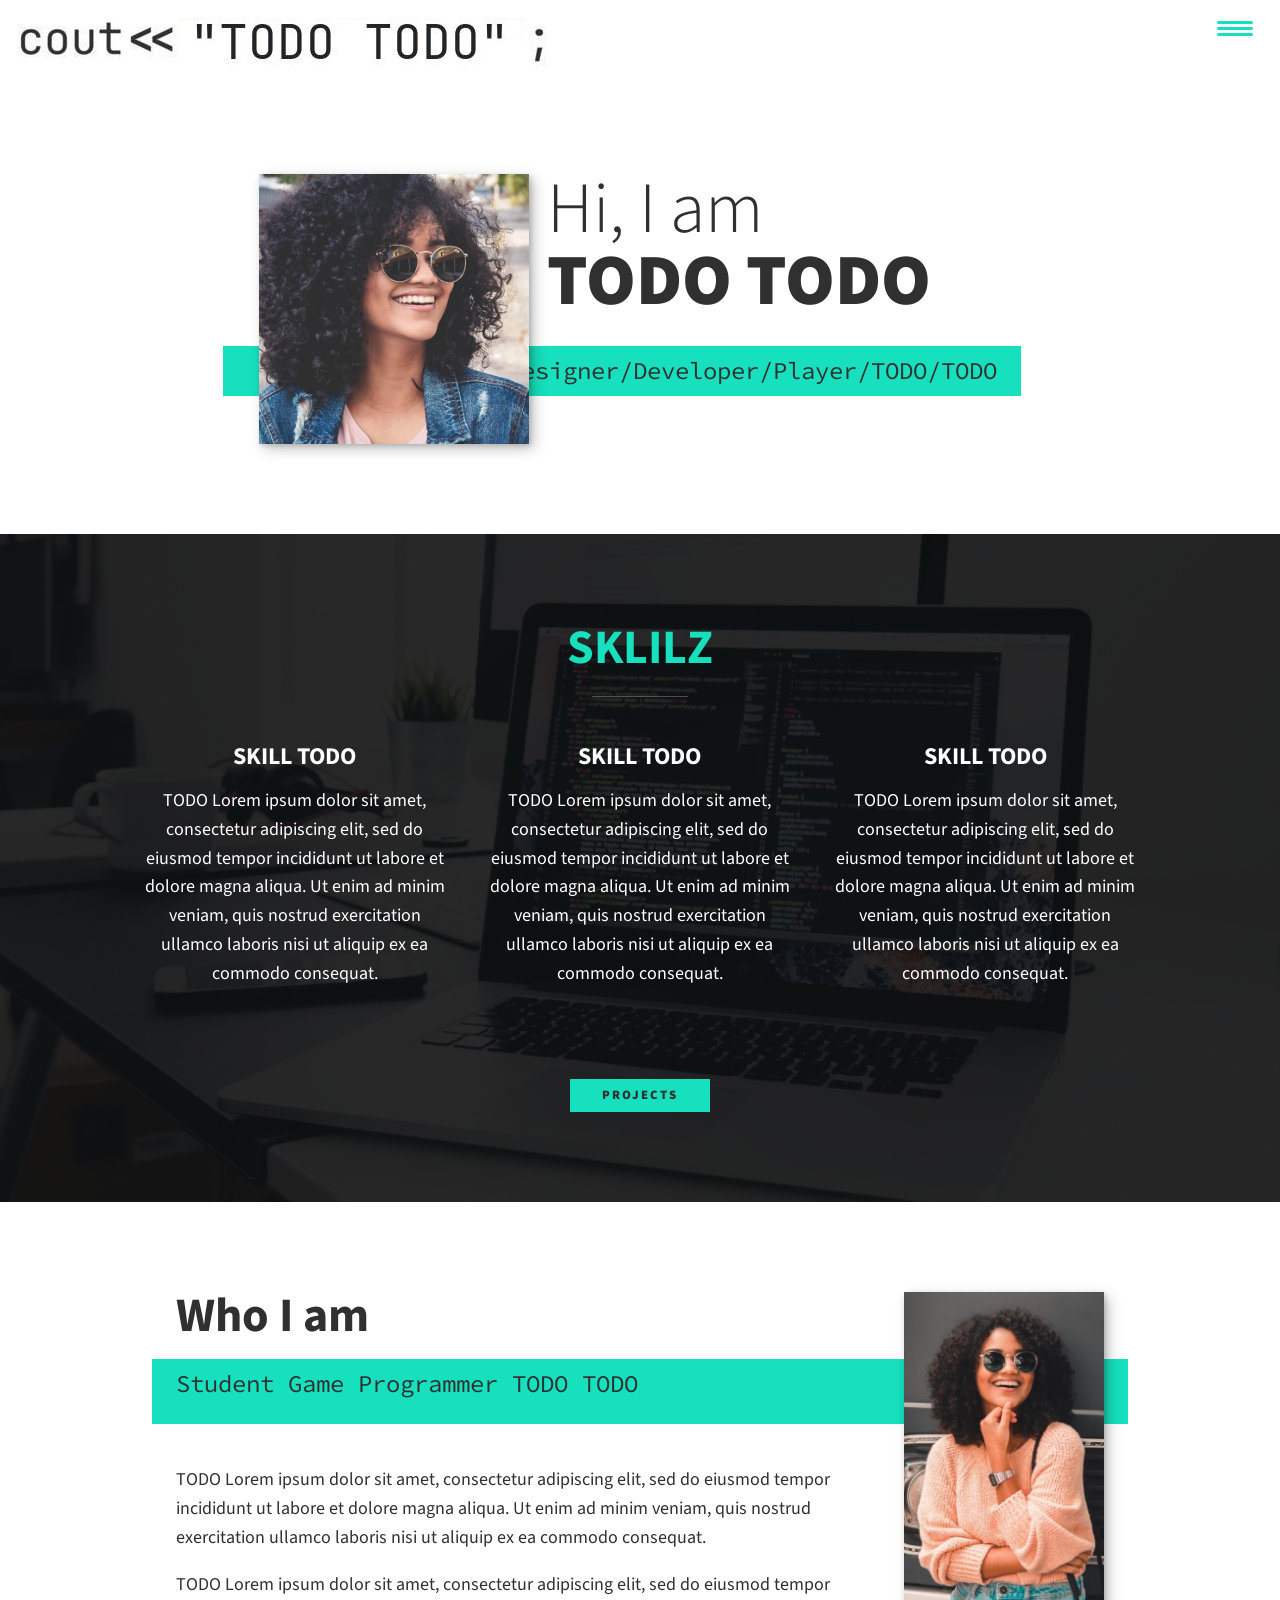
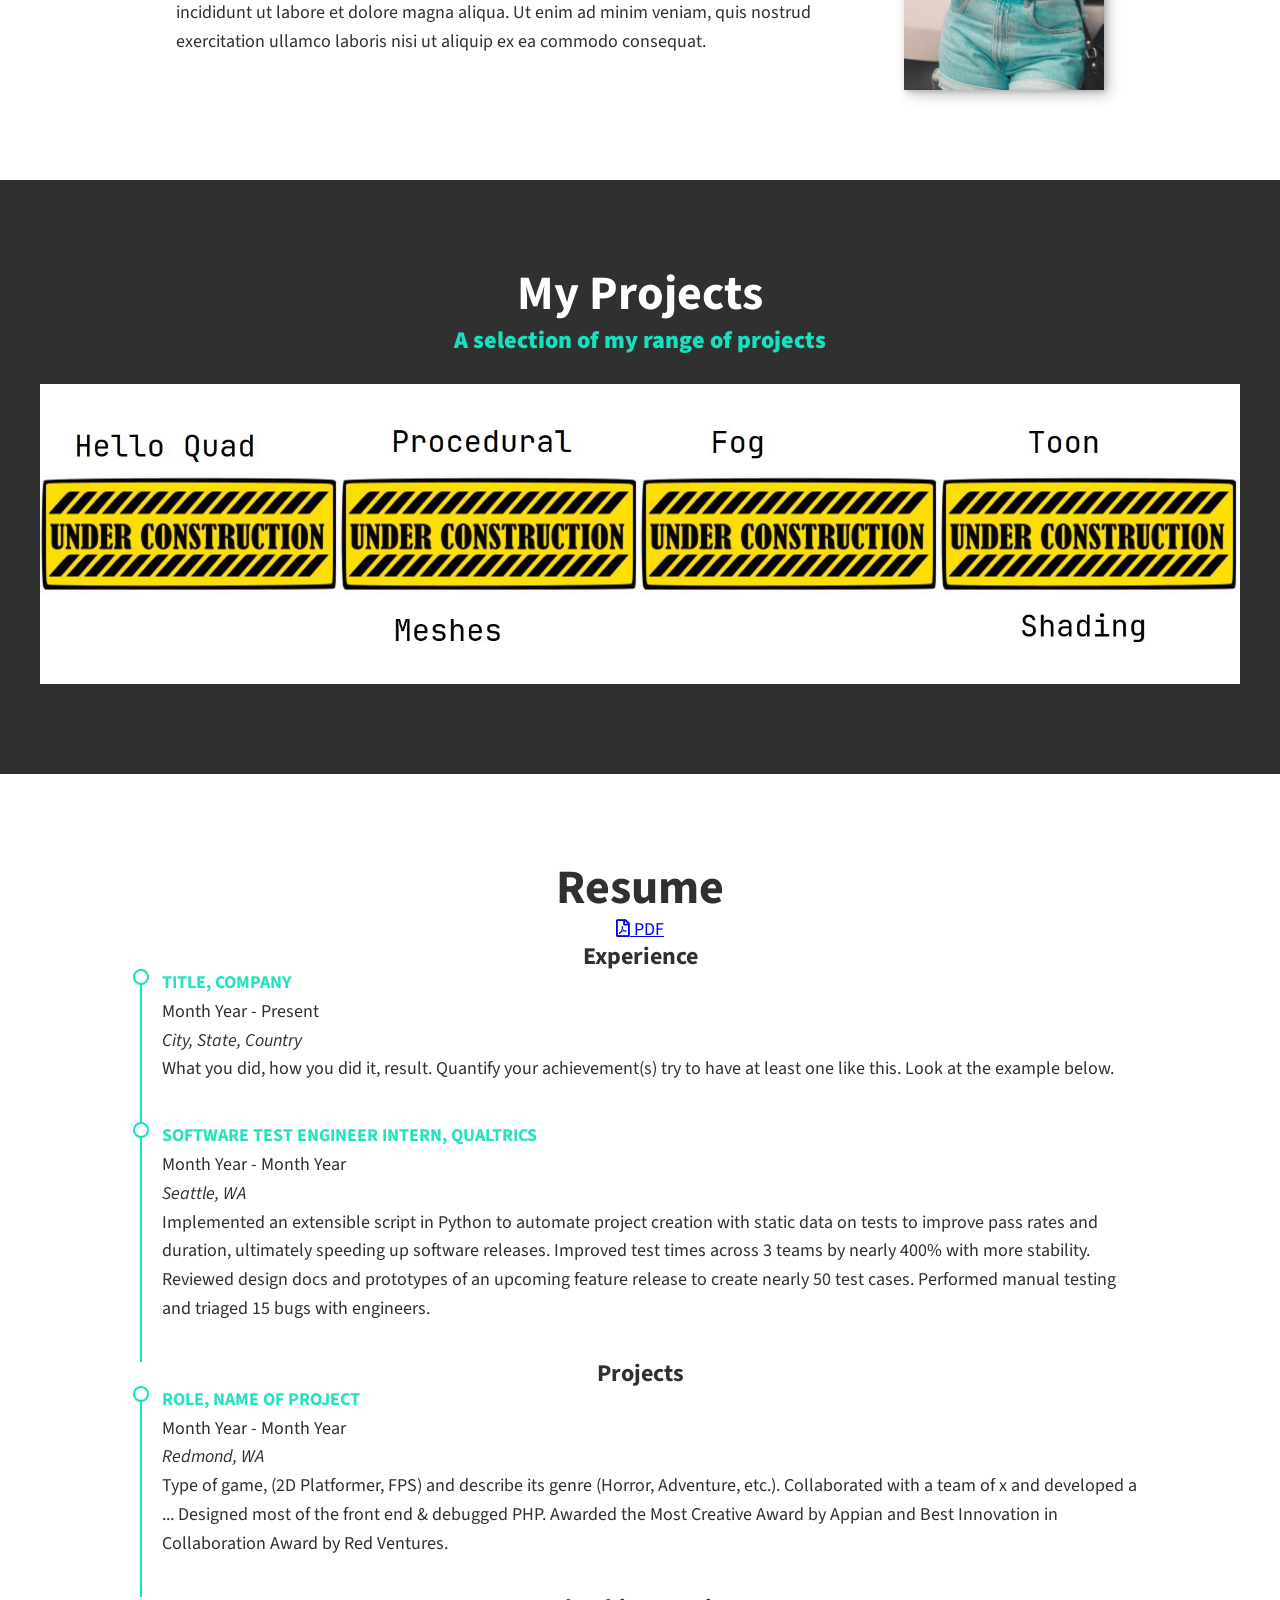
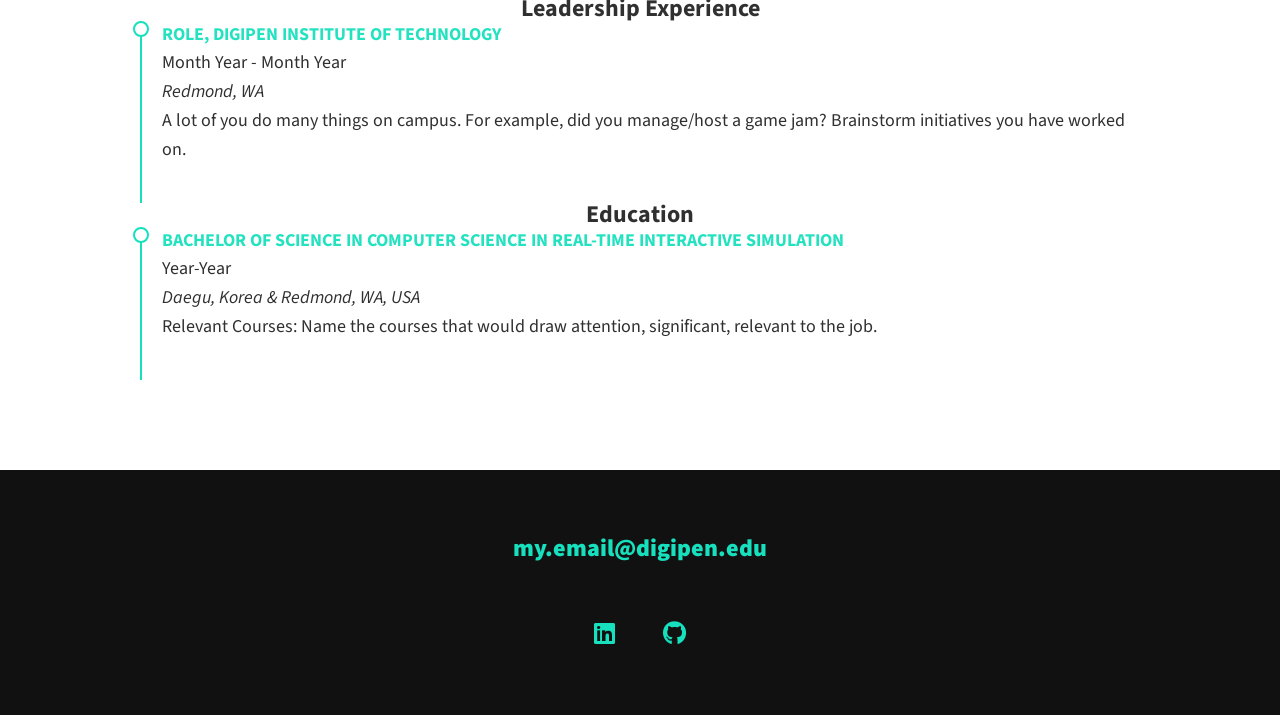
==== index.html @ 7c7721d3 "Initial commit" ====
<!-- https://youtu.be/_xkSvufmjEs?si=mh-MXT2ZdUasYAYn&t=3416 -->
<!-- adobe.ly/2GAgF93 -->
<!-- https://scrimba.com/build-and-deploy-your-portfolio-c012 -->
<!DOCTYPE html>
<html lang="en">

<head>
    <meta charset="UTF-8">
    <link rel="icon" type="image/svg+xml" href="../img/face.jpg">

    <!-- Help auto scale for desktop & mobile -->
    <meta name="viewport" content="width=device-width, initial-scale=1.0" />
    <title>STUDENT TODO Website</title>

    <!-- Normalize the difference across browsers  https://necolas.github.io/normalize.css/ -->
    <link rel="stylesheet" href="external/normalize.css" />

    <link rel="stylesheet" href="https://cdnjs.cloudflare.com/ajax/libs/font-awesome/5.11.2/css/all.css"
        integrity="sha256-46qynGAkLSFpVbEBog43gvNhfrOj+BmwXdxFgVK/Kvc=" crossorigin="anonymous" />

    <!-- https://fonts.google.com/selection/embed -->
    <link rel="preconnect" href="https://fonts.googleapis.com" />
    <link rel="preconnect" href="https://fonts.gstatic.com" crossorigin />
    <link
        href="https://fonts.googleapis.com/css2?family=Source+Code+Pro:ital,wght@0,200..900;1,200..900&family=Source+Sans+3:ital,wght@0,200..900;1,200..900&display=swap"
        rel="stylesheet" />

    <link rel="stylesheet" href="css/style.css" />
</head>

<body>
    <header>
        <div class="logo">
            <!-- alt text can be blank since the logo is purely decorative and putting something like logo isn't actually helpful -->
            <img src="img/cout.jpg" alt="">
        </div>
        <button class="nav-toggle" aria-label="toggle navigation">
            <span class="hamburger"></span>
        </button>
        <nav class="nav">
            <ul class="nav__list">
                <li class="nav__item"> <a href="#home" class="nav__link">Home</a> </li>
                <li class="nav__item"> <a href="#skills" class="nav__link">Skills</a> </li>
                <li class="nav__item"> <a href="#about" class="nav__link">About Me</a> </li>
                <li class="nav__item"> <a href="#projects" class="nav__link">Projects</a> </li>
                <li class="nav__item"> <a href="#resume" class="nav__link">Resume</a> </li>
            </ul>
        </nav>
    </header>

    <!-- Introduction -->

    <section class="intro" id="#home">
        <!-- TODO put in a mouse based interactive shader visualization page-->
        <!-- <div class="intro-bg">
            <iframe src="webgl/for_fun.html"></iframe>
        </div> -->
        <h1 class="section__title section__title--intro">
            Hi, I am <strong>TODO TODO</strong>
        </h1>
        <p class="section__subtitle section__subtitle--intro">Game Programmer/Designer/Developer/Player/TODO/TODO</p>
        <img src="img/face.jpg" alt="a picture of TODO TODO smiling" class="intro__img" />
    </section>

    <!-- My Services -->
    <section class="my-services" id="skills">
        <h2 class="section__title section__title--services">SKLILZ</h2>
        <div class="services">
            <div class="service">
                <h3>SKILL TODO</h3>
                <p> TODO
                    Lorem ipsum dolor sit amet, consectetur adipiscing elit, sed do eiusmod tempor incididunt ut labore
                    et dolore magna aliqua. Ut enim ad minim veniam, quis nostrud exercitation ullamco laboris nisi ut
                    aliquip ex ea commodo consequat.
                </p>
            </div>

            <div class="service">
                <h3>SKILL TODO</h3>
                <p> TODO
                    Lorem ipsum dolor sit amet, consectetur adipiscing elit, sed do eiusmod tempor incididunt ut labore
                    et dolore magna aliqua. Ut enim ad minim veniam, quis nostrud exercitation ullamco laboris nisi ut
                    aliquip ex ea commodo consequat.
                </p>
            </div>

            <div class="service">
                <h3>SKILL TODO</h3>
                <p> TODO
                    Lorem ipsum dolor sit amet, consectetur adipiscing elit, sed do eiusmod tempor incididunt ut labore
                    et dolore magna aliqua. Ut enim ad minim veniam, quis nostrud exercitation ullamco laboris nisi ut
                    aliquip ex ea commodo consequat.
                </p>
            </div>
        </div>

        <a href="#projects" class="btn">Projects</a>
    </section>

    <!-- About Me -->
    <section class="about-me" id="about">
        <h2 class="section__title section__title--about">Who I am</h2>
        <p class="section__subtitle section__subtitle--about">
            Student Game Programmer TODO TODO
        </p>

        <div class="about-me__body">
            <p>
                TODO Lorem ipsum dolor sit amet, consectetur adipiscing elit, sed do eiusmod tempor incididunt ut labore
                et dolore magna aliqua. Ut enim ad minim veniam, quis nostrud exercitation ullamco laboris nisi ut
                aliquip ex ea commodo consequat.
            </p>
            <p>
                TODO Lorem ipsum dolor sit amet, consectetur adipiscing elit, sed do eiusmod tempor incididunt ut labore
                et dolore magna aliqua. Ut enim ad minim veniam, quis nostrud exercitation ullamco laboris nisi ut
                aliquip ex ea commodo consequat.
            </p>
        </div>
        <img src="img/tall.jpg" alt="picture of TODO TODO" class="about-me__img" />
    </section>

    <!-- My Portfolio -->
    <section class="my-projects" id="projects">
        <h2 class="section__title section__title--projects">My Projects</h2>
        <p class="section__subtitle section__subtitle--projects">
            A selection of my range of projects
        </p>
        <div class="portfolio">
            <a href="portfolio/01_hello.html" class="portfolio__item">
                <img src="img/portfolio_thumbnails/01_hello.jpg" alt="" class="portfolio__img" />
            </a>
            <a href="portfolio/02_meshes.html" class="portfolio__item">
                <img src="img/portfolio_thumbnails/02_meshes.jpg" alt="" class="portfolio__img" />
            </a>
            <a href="portfolio/03_fog.html" class="portfolio__item">
                <img src="img/portfolio_thumbnails/03_fog.jpg" alt="" class="portfolio__img" />
            </a>
            <a href="portfolio/04_toon.html" class="portfolio__item">
                <img src="img/portfolio_thumbnails/04_toon.jpg" alt="" class="portfolio__img" />
            </a>
            <a href="portfolio/05_shadow.html" class="portfolio__item">
                <img src="img/portfolio_thumbnails/05_shadow.jpg" alt="" class="portfolio__img" />
            </a>
            <a href="portfolio/06_value.html" class="portfolio__item">
                <img src="img/portfolio_thumbnails/06_value.jpg" alt="" class="portfolio__img" />
            </a>
            <a href="portfolio/07_gradient.html" class="portfolio__item">
                <img src="img/portfolio_thumbnails/07_gradient.jpg" alt="" class="portfolio__img" />
            </a>

        </div>
    </section>

    <!-- Resume Section -->
    <section class="my-resume" id="resume">
        <h2 class="section__title section__title--resume">Resume</h2>
        <a target="_blank" href="docs/Resume.pdf"><i class="far fa-file-pdf"></i> PDF</a>

        <div class="resume-section">
            <h3>Experience</h3>
            <div class="resume-item">
                <p>
                    <b>Title, Company</b></br>
                    Month Year - Present</br>
                    <em>City, State, Country</em></br>
                    What you did, how you did it, result. Quantify your achievement(s) try to have at least one like
                    this. Look at the example below.
                </p>
            </div>
            <div class="resume-item">
                <p>
                    <b>Software Test Engineer Intern, Qualtrics</b></br>
                    Month Year - Month Year </br>
                    <em>Seattle, WA</em></br>
                    Implemented an extensible script in Python to automate project creation with static data on tests to
                    improve pass rates and duration, ultimately speeding up software releases. Improved test times
                    across 3 teams by nearly 400% with more stability. Reviewed design docs and prototypes of an
                    upcoming feature release to create nearly 50 test cases. Performed manual testing and triaged 15
                    bugs with engineers.
                </p>
            </div>
            <h3>Projects</h3>
            <div class="resume-item">
                <p>
                    <b>Role, Name of Project</b></br>
                    Month Year - Month Year</br>
                    <em>Redmond, WA</em></br>
                    Type of game, (2D Platformer, FPS) and describe its genre (Horror, Adventure, etc.).
                    Collaborated with a team of x and developed a ...
                    Designed most of the front end & debugged PHP.
                    Awarded the Most Creative Award by Appian and Best Innovation in Collaboration Award by Red
                    Ventures.
                </p>
            </div>

            <h3>Leadership Experience</h3>
            <div class="resume-item">
                <p>
                    <b>Role, DigiPen Institute of Technology</b></br>
                    Month Year - Month Year</br>
                    <em>Redmond, WA</em></br>
                    A lot of you do many things on campus.
                    For example, did you manage/host a game jam?
                    Brainstorm initiatives you have worked on.
                </p>
            </div>

            <h3>Education</h3>
            <div class="resume-item">
                <p>
                    <b>Bachelor of Science in Computer Science in Real-Time Interactive Simulation</b></br>
                    Year-Year</br>
                    <em>Daegu, Korea & Redmond, WA, USA</em></br>
                    Relevant Courses: Name the courses that would draw attention, significant, relevant to the job.
                </p>
            </div>
        </div>
    </section>
    <!-- /Resume Section -->

    <!-- Footer -->
    <footer class="footer">
        <a href="mailto:my.email@digipen.edu" class="footer__link">my.email@digipen.edu</a>
        <ul class="social-list">
            <li class="social-list__item">
                <a class="social-list__link" href="https://linkedin.com/in/mylinkedinid">
                    <i class="fab fa-linkedin"></i>
                </a>
            </li>
            <li class="social-list__item">
                <a class="social-list__link" href="https://github.com/mygithubid">
                    <i class="fab fa-github"></i>
                </a>
            </li>
            <!-- Want to list more? search : https://fontawesome.com/v5/search?ic=brands -->
        </ul>
    </footer>

    <script src="js/index.js"></script>
</body>

</html>
---- css/style.css ----
/* make padding within widths rather calculating with total width? */
*,
*::before,
*::after {
  box-sizing: border-box;
}

/* Custom Properties */

:root {
  --ff-primary: "Source Sans 3", sans-serif;
  --ff-secondary: "Source Code Pro", monospace;

  --fw-reg: 300;
  --fw-bold: 900;

  --clr-light: #ffffff;
  --clr-dark: #303030;
  --clr-accent: #16e0bd;

  --fs-h1: 3rem;
  --fs-h2: 2.25rem;
  --fs-h3: 1.25rem;
  --fs-body: 1rem;

  --bs: 0.25em 0.25em 0.75em rgba(0, 0, 0, 0.25),
    0.125em 0.125em 0.25em rgba(0, 0, 0, 0.15);
}

/* With wider screens use differnt/bigger numbers */
@media (min-width: 800px) {
  :root {
    --fs-h1: 4.5rem;
    --fs-h2: 3rem;
    --fs-h3: 1.5rem;
    --fs-body: 1.125rem;
  }
}

/* General Styles */

html {
  scroll-behavior: smooth;
}

body {
  background: var(--clr-light);
  color: var(--clr-dark);
  margin: 0;
  font-family: var(--ff-primary);
  font-size: var(--fs-body);
  line-height: 1.6;
}

section {
  padding: 5em 2em;
}

img {
  display: block;
  max-width: 100%;
}

strong {
  font-weight: var(--fw-bold);
}

:focus {
  outline: 3px solid var(--clr-accent);
  outline-offset: 3px;
}

.btn {
  display: inline-block;
  padding: 0.5em 2.5em;
  background: var(--clr-accent);
  color: var(--clr-dark);
  text-decoration: none;
  cursor: pointer;
  font-size: 0.8rem;
  text-transform: uppercase;
  letter-spacing: 2px;
  font-weight: var(--fw-bold);
  transition: transform 200ms ease-in-out;
}

.btn:hover {
  transform: scale(1.1);
}

/* Typography */

h1,
h2,
h3 {
  line-height: 1;
  margin: 0;
}

h1 {
  font-size: var(--fs-h1);
}

h2 {
  font-size: var(--fs-h2);
}

h3 {
  font-size: var(--fs-h3);
}

.section__title {
  margin-bottom: 0.25rem;
}

.section__title--intro {
  font-weight: var(--fw-reg);
}

.section__title--intro strong {
  display: block;
}

.section__subtitle {
  margin: 0;
  font-size: var(--fs-h3);
}

.section__subtitle--intro,
.section__subtitle--about {
  background: var(--clr-accent);
  padding: 0.25em 1em;
  font-family: var(--ff-secondary);
  margin-bottom: 1em;
}

.section__subtitle--projects {
  color: var(--clr-accent);
  font-weight: var(--fw-bold);
  margin-bottom: 1em;
}

/* header */
header {
  display: flex;
  justify-content: space-between;
  padding: 1em;
}
.logo {
  max-width: 528px;
}

.nav {
  position: fixed;
  background: var(--clr-dark);
  color: var(--clr-light);
  top: 0;
  bottom: 0;
  left: 0;
  right: 0;
  z-index: 100;

  transform: translateX(100%);
  transition: transform 250ms cubic-bezier(0.5, 0, 0.5, 1);
}

.nav__list {
  list-style: none;
  display: flex;
  height: 100%;
  flex-direction: column;
  justify-content: space-evenly;
  align-items: center;
  margin: 0;
  padding: 0;
}

.nav__link {
  color: inherit;
  font-weight: var(--fw-bold);
  font-size: var(--fs-h2);
  text-decoration: none;
}

.nav__link:hover {
  color: var(--clr-accent);
}

.nav-toggle {
  padding: 0.5em;
  background: transparent;
  border: 0;
  cursor: pointer;
  position: absolute;
  right: 1em;
  top: 1em;
  z-index: 1000;
}

.nav-open .nav {
  transform: translateX(0);
}

.nav-open .nav-toggle {
  position: fixed;
}

.nav-open .hamburger {
  transform: rotate(0.625turn);
}

.nav-open .hamburger::before {
  transform: rotate(90deg) translateX(-6px);
}

.nav-open .hamburger::after {
  opacity: 0;
}

.hamburger {
  display: block;
  position: relative;
}

.hamburger,
.hamburger::before,
.hamburger::after {
  background: var(--clr-accent);
  width: 2em;
  height: 3px;
  border-radius: 1em;
  transition: transform 250ms ease-in-out;
}

.hamburger::before,
.hamburger::after {
  content: "";
  position: absolute;
  left: 0;
  right: 0;
}

.hamburger::before {
  top: 6px;
}
.hamburger::after {
  bottom: 6px;
}

/* Intro Section */
.intro {
  position: relative;
  z-index: 2;
}

.intro-bg {
  position: absolute;
  top: 0;
  left: 0;
  width: 100%;
  height: 100%;
  overflow: hidden;
  z-index: -2;
}

.intro-bg iframe {
  width: 100%;
  height: 100%;
  border: none;
  position: absolute;
  top: 0;
  left: 0;
}

.intro__img {
  box-shadow: var(--bs);
}

.section__subtitle--intro {
  display: inline-block;
}

@media (min-width: 600px) {
  .intro {
    display: grid;
    width: min-content;
    margin: 0 auto;
    column-gap: 1em;
    grid-template-areas:
      "img title"
      "img subtitle";
    grid-template-columns: min-content max-content;
  }

  .intro__img {
    grid-area: img;
    min-width: 250px;
    position: relative;
    z-index: 2;
  }

  .section__subtitle--intro {
    align-self: start;
    grid-column: -1/1;
    grid-row: 2;
    text-align: right;
    position: relative;
    left: -1.5em;
    width: calc(100% + 1.5em);
  }
}

/* my services section */

.my-services {
  background-color: var(--clr-dark);
  background-image: url(../img/skills-bg.jpg);
  background-size: cover;
  background-blend-mode: overlay;
  color: var(--clr-light);
  text-align: center;
}

.section__title--services {
  color: var(--clr-accent);
  position: relative;
}

.section__title--services::after {
  content: "";
  display: block;
  width: 2em;
  height: 1px;
  margin: 0.5em auto 1em;
  background: var(--clr-light);
  opacity: 0.25;
}

.services {
  margin-bottom: 4em;
}

.service {
  max-width: 500px;
  margin: 0 auto;
}

@media (min-width: 800px) {
  .services {
    display: flex;
    max-width: 1000px;
    margin-left: auto;
    margin-right: auto;
  }

  .service + .service {
    margin-left: 2em;
  }
}

/* About Me */

.about-me {
  max-width: 1000px;
  margin: 0 auto;
}

.about-me__img {
  box-shadow: var(--bs);
}

@media (min-width: 600px) {
  .about-me {
    display: grid;
    grid-template-columns: 1fr 200px;
    grid-template-areas:
      "title img"
      "subtitle img"
      "text img";
    column-gap: 2em;
  }

  .section__title--about {
    grid-area: title;
  }

  .section__subtitle--about {
    grid-column: 1 / -1;
    grid-row: 2;
    position: relative;
    left: -1em;
    width: calc(100% + 2em);
    padding-left: 1em;
    padding-right: calc(200px + 2.5em);
  }

  .about-me__img {
    grid-area: img;
    position: relative;
    z-index: 2;
  }
}

/* Portfolio / My projects */

.my-projects {
  background-color: var(--clr-dark);
  color: var(--clr-light);
  text-align: center;
}

.portfolio {
  display: grid;
  grid-template-columns: repeat(auto-fit, minmax(300px, 1fr));
  max-width: 1200px;
  margin: 0 auto;
}

.portfolio__item {
  background: var(--clr-dark);
  overflow: hidden;
}

.portfolio__img {
  transition: transform 750ms cubic-bezier(0.5, 0, 0.5, 1), opacity 250ms linear;
}

.portfolio__item:focus {
  position: relative;
  z-index: 2;
}

.portfolio__img:hover,
.portfolio__item:focus .portfolio__img {
  transform: scale(1.2);
  opacity: 0.75;
}

/*--------------------------------------------------------------
# Resume Section
--------------------------------------------------------------*/

.section__title--resume {
  text-align: center;
}

.my-resume {
  display: flex;
  flex-direction: column;
  align-items: center;
}

.resume-section h3 {
  color: var(--clr-dark);
  text-align: center;
}

.resume-section .resume-item {
  padding: 0 0 20px 20px;
  margin-top: -18px;
  border-left: 2px solid var(--clr-accent);
  position: relative;
  max-width: 1000px;
}

.resume-section .resume-item b {
  text-transform: uppercase;
  color: color-mix(in srgb, var(--clr-accent), transparent 5%);
  position: sticky;
}

.resume-section .resume-item::before {
  content: "";
  position: absolute;
  width: 16px;
  height: 16px;
  border-radius: 50px;
  left: -9px;
  top: 0;
  background: var(--clr-light);
  border: 2px solid var(--clr-accent);
}

/* Footer */

.footer {
  background: #111;
  color: var(--clr-accent);
  text-align: center;
  padding: 2.5em 0;
  font-size: var(--fs-h3);
}

.footer a {
  color: inherit;
  text-decoration: none;
}

.footer__link {
  font-weight: var(--fw-bold);
}

.footer__link:hover,
.social-list__link:hover {
  opacity: 0.7;
}

.footer__link:hover {
  text-decoration: underline;
}

.social-list {
  list-style: none;
  display: flex;
  justify-content: center;
  margin: 2em 0 0;
  padding: 0;
}

.social-list__item {
  margin: 0 0.5em;
}

.social-list__link {
  padding: 0.5em;
}

/* individual portfolio item styles */

.portfolio-item-individual {
  padding: 0 2em 2em;
  max-width: 1200px;
  margin: 0 auto;
}

.portfolio-item-individual p,
.portfolio-item-individual ul {
  max-width: 600px;
  margin-left: auto;
  margin-right: auto;
}

.portfolio-item-individual iframe {
  box-shadow: var(--bs);
  display: block;
  max-width: 1200px;
  width: 100%;
  height: auto;
  aspect-ratio: 4 / 3; /* Maintain aspect ratio */
  margin: 0 auto; /* Centering */
  border: none;
}
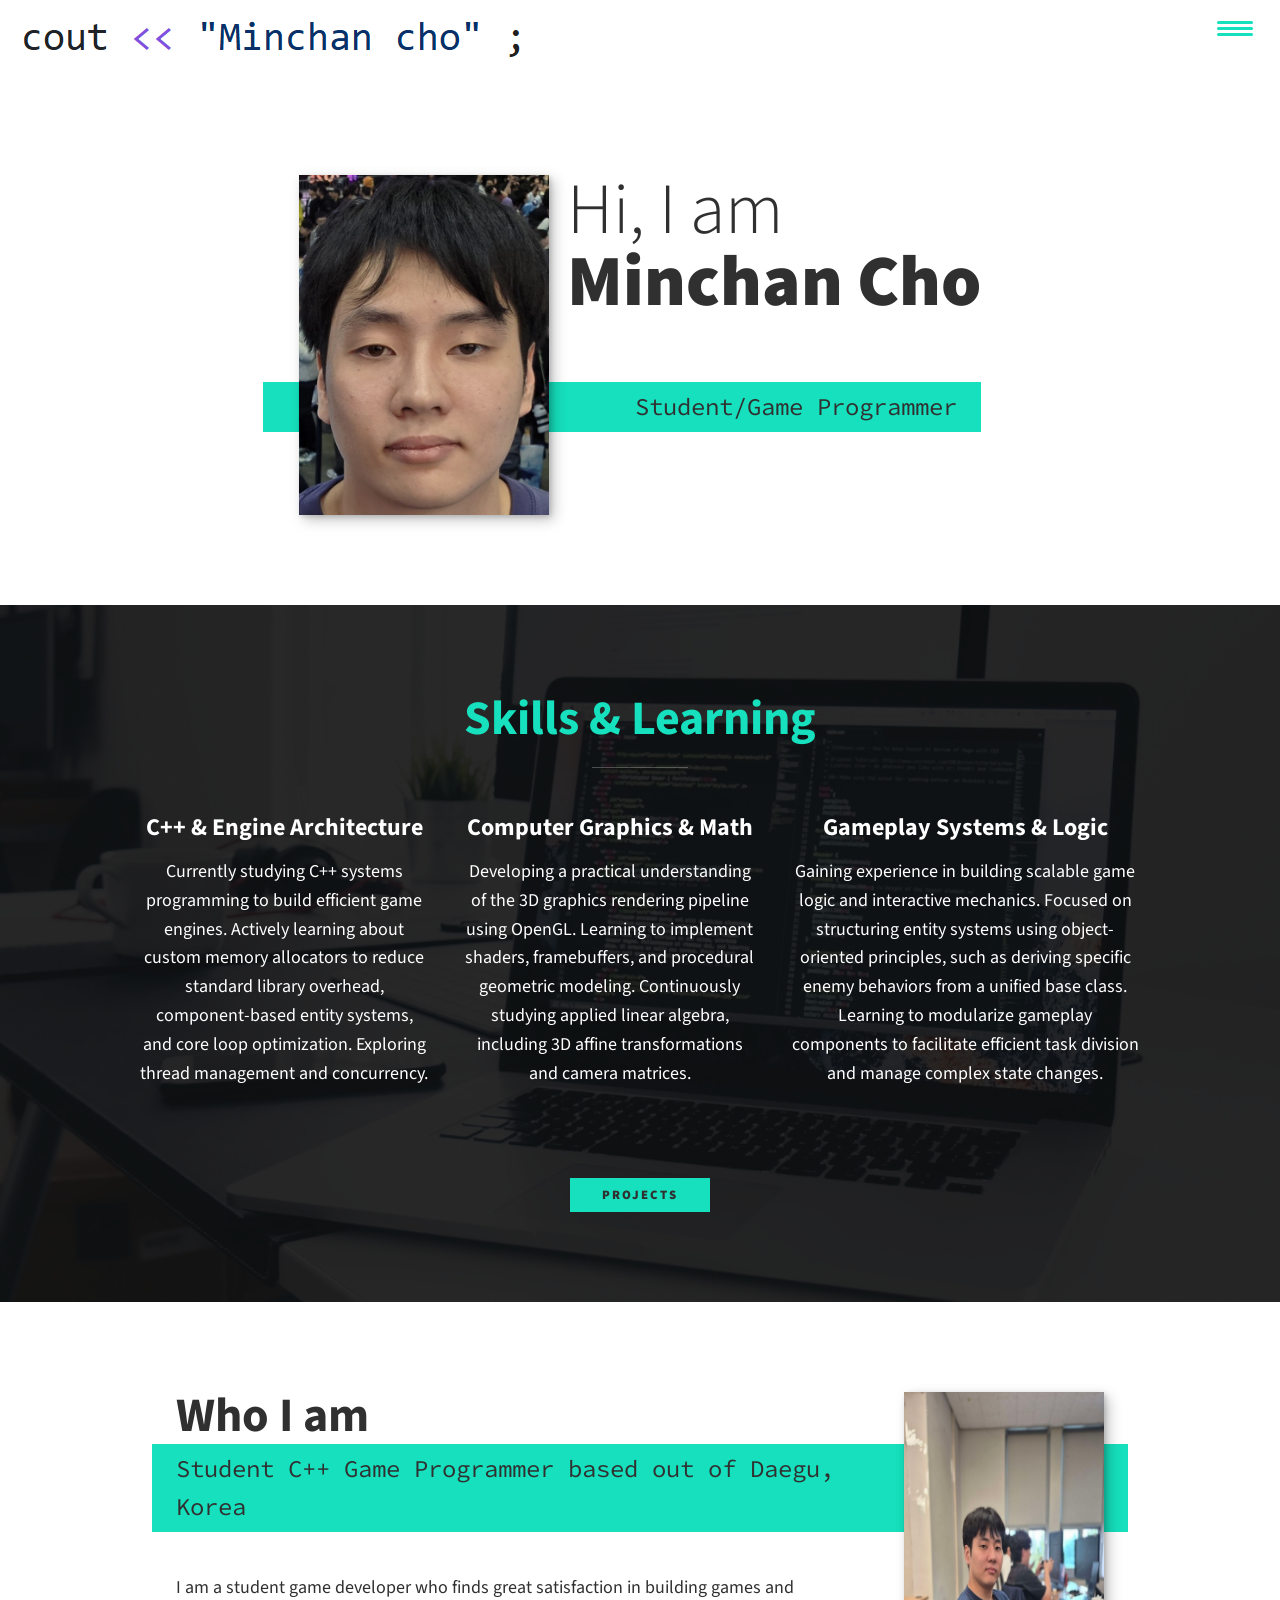
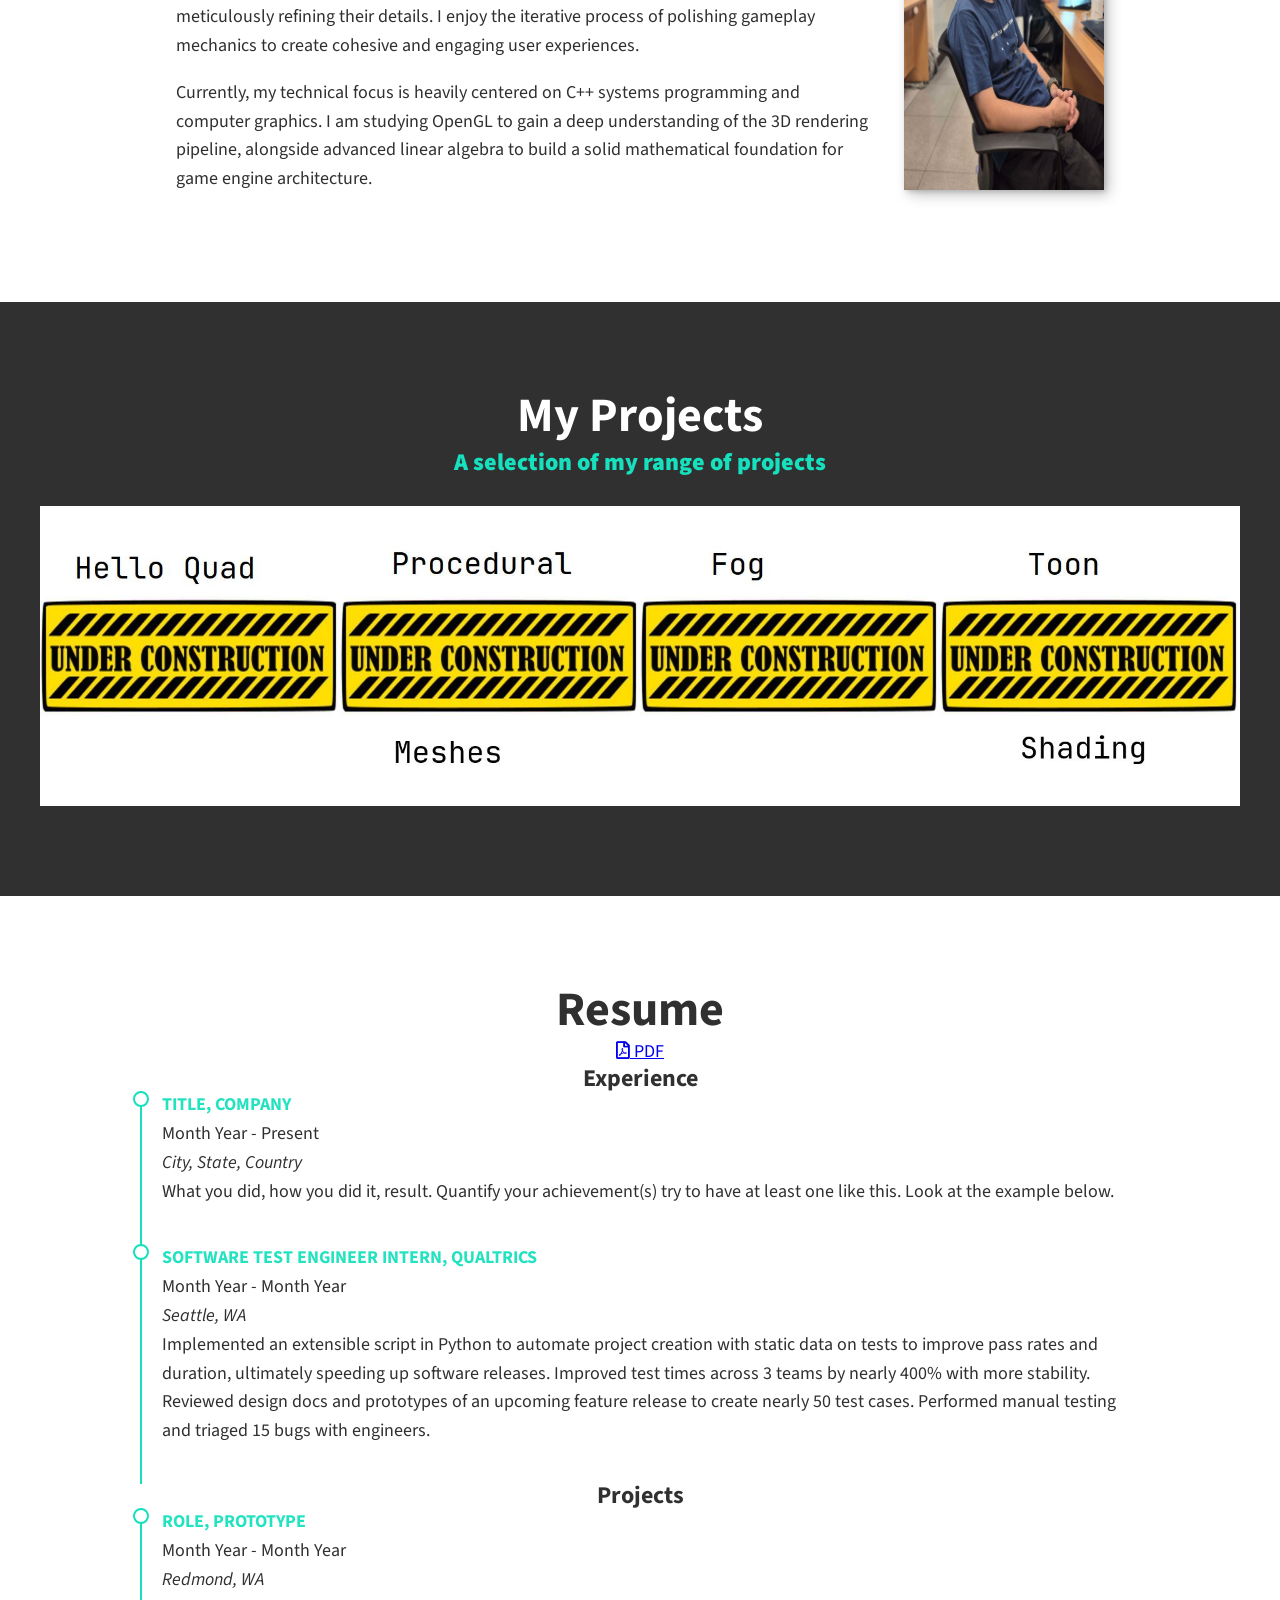
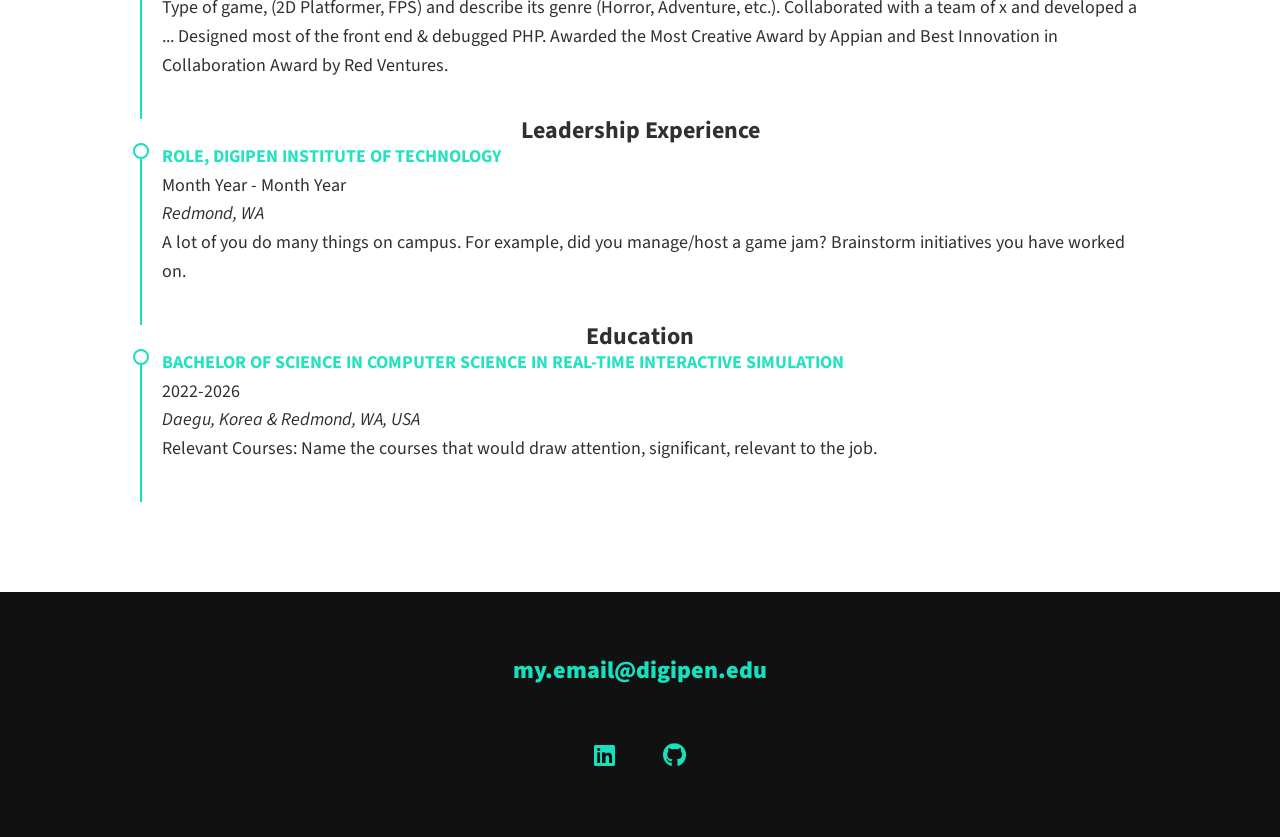
==== commit d6d3fad9: "a" ====
--- a/index.html
+++ b/index.html
@@ -10,7 +10,7 @@
 
     <!-- Help auto scale for desktop & mobile -->
     <meta name="viewport" content="width=device-width, initial-scale=1.0" />
-    <title>STUDENT TODO Website</title>
+    <title>STUDENT Minchan Website</title>
 
     <!-- Normalize the difference across browsers  https://necolas.github.io/normalize.css/ -->
     <link rel="stylesheet" href="external/normalize.css" />
@@ -56,40 +56,37 @@
             <iframe src="webgl/for_fun.html"></iframe>
         </div> -->
         <h1 class="section__title section__title--intro">
-            Hi, I am <strong>TODO TODO</strong>
+            Hi, I am <strong>Minchan Cho</strong>
         </h1>
-        <p class="section__subtitle section__subtitle--intro">Game Programmer/Designer/Developer/Player/TODO/TODO</p>
-        <img src="img/face.jpg" alt="a picture of TODO TODO smiling" class="intro__img" />
+        <p class="section__subtitle section__subtitle--intro">Student/Game Programmer</p>
+        <img src="img/face.jpg" alt="a picture of Minchan Cho smiling" class="intro__img" />
     </section>
 
     <!-- My Services -->
     <section class="my-services" id="skills">
-        <h2 class="section__title section__title--services">SKLILZ</h2>
+        <h2 class="section__title section__title--services">Skills & Learning</h2>
         <div class="services">
             <div class="service">
-                <h3>SKILL TODO</h3>
-                <p> TODO
-                    Lorem ipsum dolor sit amet, consectetur adipiscing elit, sed do eiusmod tempor incididunt ut labore
-                    et dolore magna aliqua. Ut enim ad minim veniam, quis nostrud exercitation ullamco laboris nisi ut
-                    aliquip ex ea commodo consequat.
+                <h3>C++ & Engine Architecture</h3>
+                <p> Currently studying C++ systems programming to build efficient game engines. 
+                    Actively learning about custom memory allocators to reduce standard library overhead, component-based entity systems, and core loop optimization.
+                    Exploring thread management and concurrency.
                 </p>
             </div>
 
             <div class="service">
-                <h3>SKILL TODO</h3>
-                <p> TODO
-                    Lorem ipsum dolor sit amet, consectetur adipiscing elit, sed do eiusmod tempor incididunt ut labore
-                    et dolore magna aliqua. Ut enim ad minim veniam, quis nostrud exercitation ullamco laboris nisi ut
-                    aliquip ex ea commodo consequat.
+                <h3>Computer Graphics & Math</h3>
+                <p>
+                    Developing a practical understanding of the 3D graphics rendering pipeline using OpenGL. 
+                    Learning to implement shaders, framebuffers, and procedural geometric modeling. 
+                    Continuously studying applied linear algebra, including 3D affine transformations and camera matrices.
                 </p>
             </div>
 
             <div class="service">
-                <h3>SKILL TODO</h3>
-                <p> TODO
-                    Lorem ipsum dolor sit amet, consectetur adipiscing elit, sed do eiusmod tempor incididunt ut labore
-                    et dolore magna aliqua. Ut enim ad minim veniam, quis nostrud exercitation ullamco laboris nisi ut
-                    aliquip ex ea commodo consequat.
+                <h3>Gameplay Systems & Logic</h3>
+                <p>
+                    Gaining experience in building scalable game logic and interactive mechanics. Focused on structuring entity systems using object-oriented principles, such as deriving specific enemy behaviors from a unified base class. Learning to modularize gameplay components to facilitate efficient task division and manage complex state changes.
                 </p>
             </div>
         </div>
@@ -101,22 +98,18 @@
     <section class="about-me" id="about">
         <h2 class="section__title section__title--about">Who I am</h2>
         <p class="section__subtitle section__subtitle--about">
-            Student Game Programmer TODO TODO
+            Student C++ Game Programmer based out of Daegu, Korea
         </p>
 
         <div class="about-me__body">
             <p>
-                TODO Lorem ipsum dolor sit amet, consectetur adipiscing elit, sed do eiusmod tempor incididunt ut labore
-                et dolore magna aliqua. Ut enim ad minim veniam, quis nostrud exercitation ullamco laboris nisi ut
-                aliquip ex ea commodo consequat.
+                I am a student game developer who finds great satisfaction in building games and meticulously refining their details. I enjoy the iterative process of polishing gameplay mechanics to create cohesive and engaging user experiences.
             </p>
             <p>
-                TODO Lorem ipsum dolor sit amet, consectetur adipiscing elit, sed do eiusmod tempor incididunt ut labore
-                et dolore magna aliqua. Ut enim ad minim veniam, quis nostrud exercitation ullamco laboris nisi ut
-                aliquip ex ea commodo consequat.
+                Currently, my technical focus is heavily centered on C++ systems programming and computer graphics. I am studying OpenGL to gain a deep understanding of the 3D rendering pipeline, alongside advanced linear algebra to build a solid mathematical foundation for game engine architecture.
             </p>
         </div>
-        <img src="img/tall.jpg" alt="picture of TODO TODO" class="about-me__img" />
+        <img src="img/tall.jpg" alt="picture of Minchan Cho" class="about-me__img" />
     </section>
 
     <!-- My Portfolio -->
@@ -182,7 +175,7 @@
             <h3>Projects</h3>
             <div class="resume-item">
                 <p>
-                    <b>Role, Name of Project</b></br>
+                    <b>Role, Prototype</b></br>
                     Month Year - Month Year</br>
                     <em>Redmond, WA</em></br>
                     Type of game, (2D Platformer, FPS) and describe its genre (Horror, Adventure, etc.).
@@ -209,7 +202,7 @@
             <div class="resume-item">
                 <p>
                     <b>Bachelor of Science in Computer Science in Real-Time Interactive Simulation</b></br>
-                    Year-Year</br>
+                    2022-2026</br>
                     <em>Daegu, Korea & Redmond, WA, USA</em></br>
                     Relevant Courses: Name the courses that would draw attention, significant, relevant to the job.
                 </p>
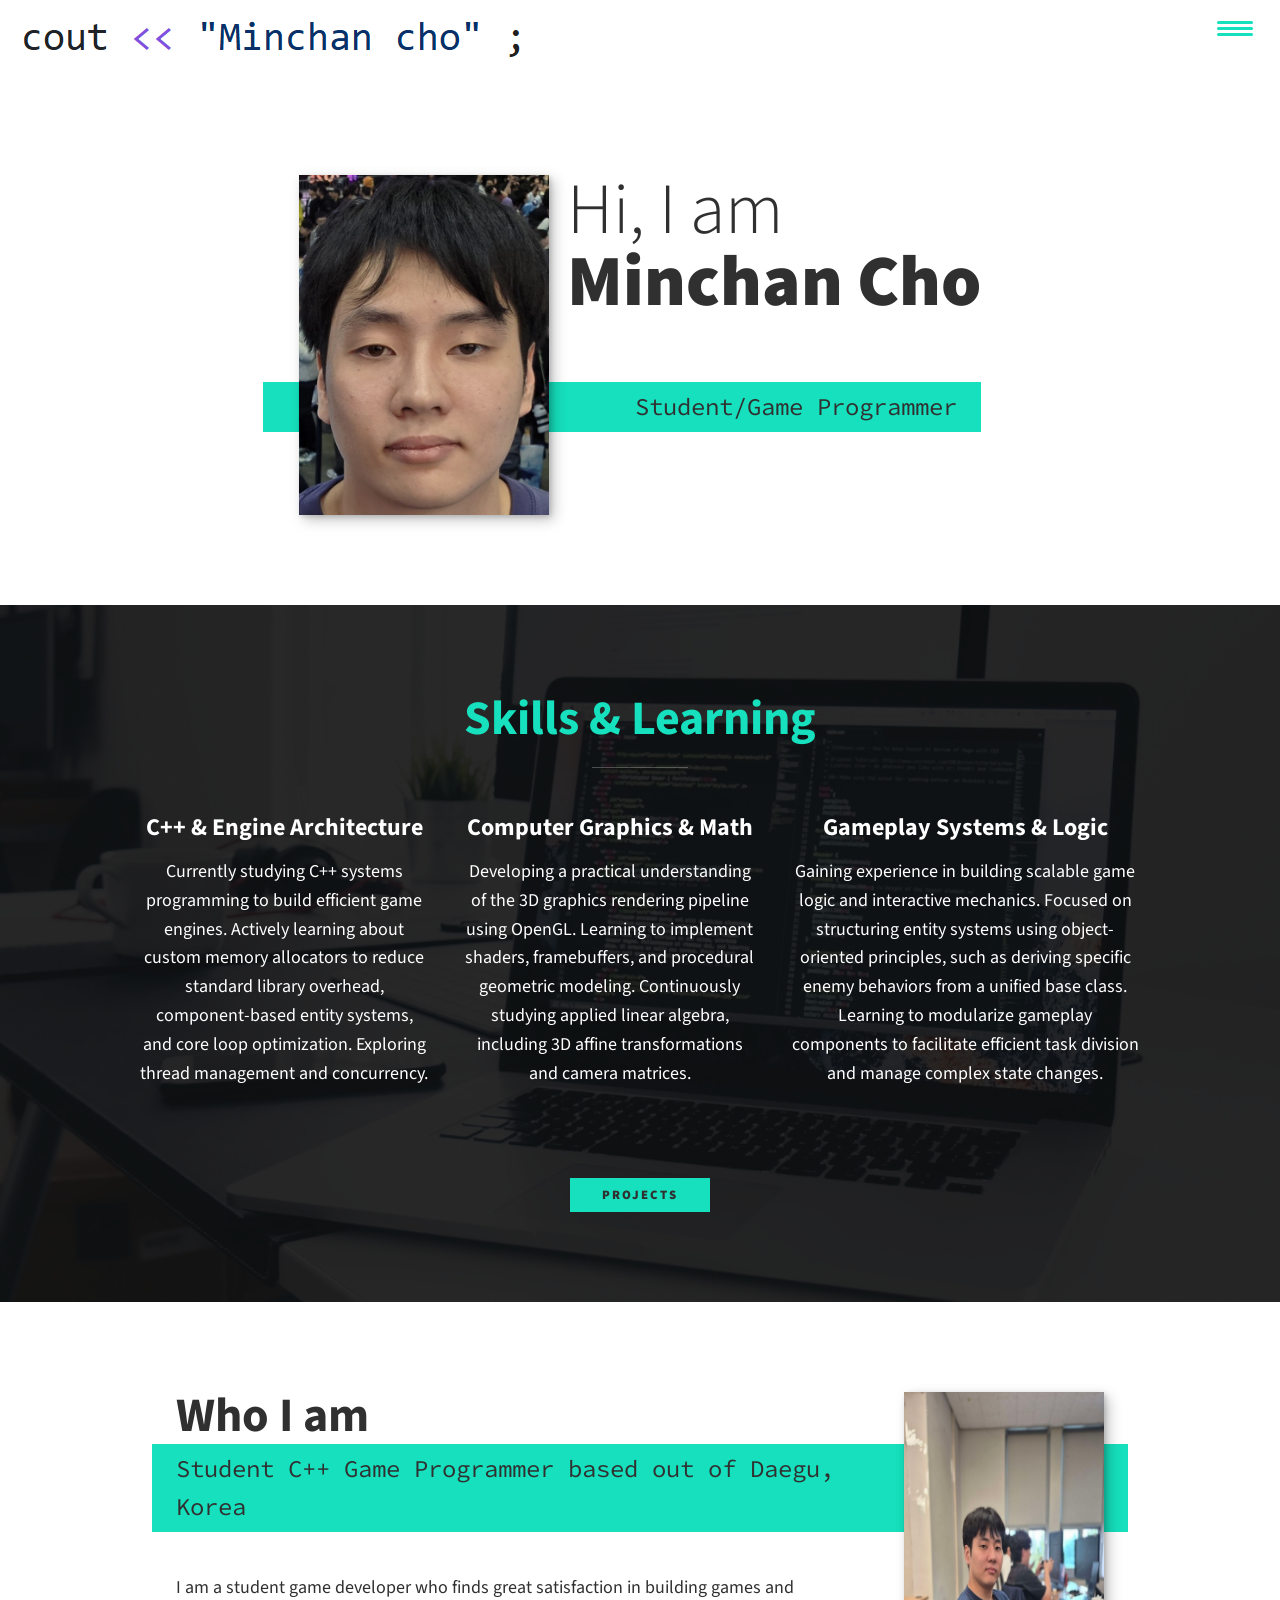
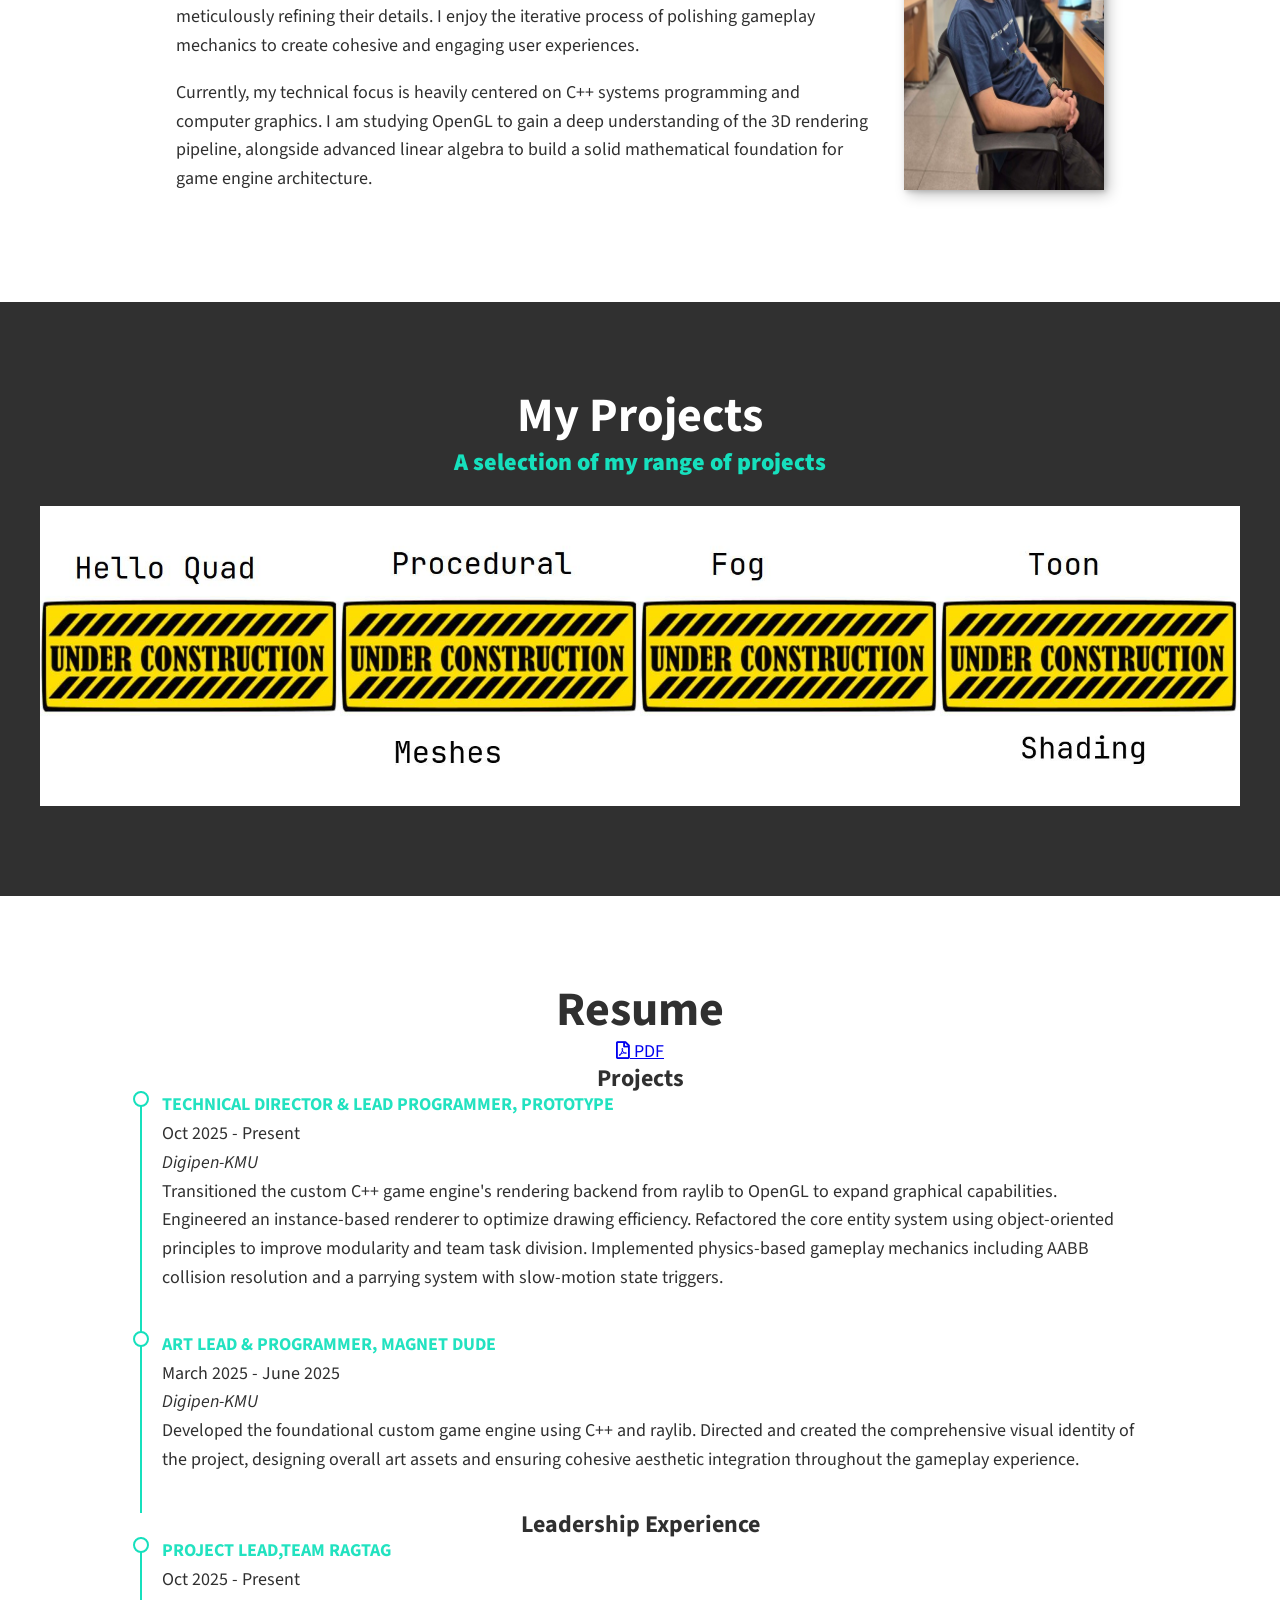
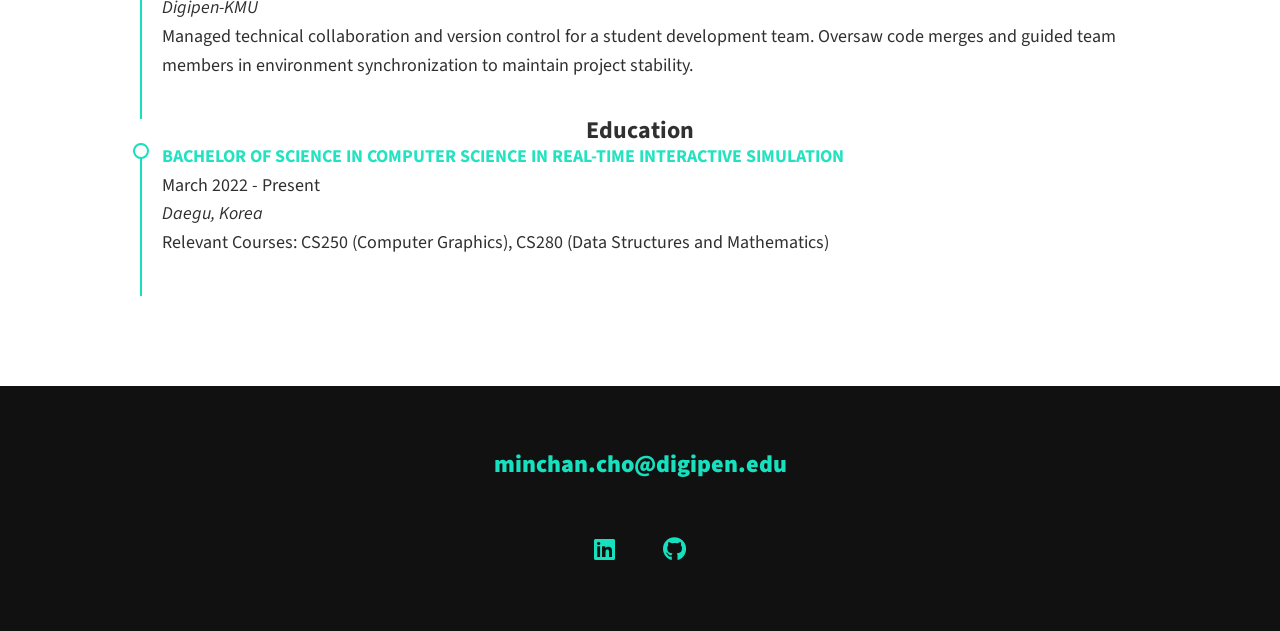
==== commit 8753d618: "a" ====
--- a/index.html
+++ b/index.html
@@ -10,7 +10,7 @@
 
     <!-- Help auto scale for desktop & mobile -->
     <meta name="viewport" content="width=device-width, initial-scale=1.0" />
-    <title>STUDENT Minchan Website</title>
+    <title>STUDENT Minchan Cho Portfolio Website</title>
 
     <!-- Normalize the difference across browsers  https://necolas.github.io/normalize.css/ -->
     <link rel="stylesheet" href="external/normalize.css" />
@@ -150,51 +150,32 @@
         <a target="_blank" href="docs/Resume.pdf"><i class="far fa-file-pdf"></i> PDF</a>
 
         <div class="resume-section">
-            <h3>Experience</h3>
-            <div class="resume-item">
-                <p>
-                    <b>Title, Company</b></br>
-                    Month Year - Present</br>
-                    <em>City, State, Country</em></br>
-                    What you did, how you did it, result. Quantify your achievement(s) try to have at least one like
-                    this. Look at the example below.
-                </p>
-            </div>
-            <div class="resume-item">
-                <p>
-                    <b>Software Test Engineer Intern, Qualtrics</b></br>
-                    Month Year - Month Year </br>
-                    <em>Seattle, WA</em></br>
-                    Implemented an extensible script in Python to automate project creation with static data on tests to
-                    improve pass rates and duration, ultimately speeding up software releases. Improved test times
-                    across 3 teams by nearly 400% with more stability. Reviewed design docs and prototypes of an
-                    upcoming feature release to create nearly 50 test cases. Performed manual testing and triaged 15
-                    bugs with engineers.
-                </p>
-            </div>
             <h3>Projects</h3>
             <div class="resume-item">
                 <p>
-                    <b>Role, Prototype</b></br>
-                    Month Year - Month Year</br>
-                    <em>Redmond, WA</em></br>
-                    Type of game, (2D Platformer, FPS) and describe its genre (Horror, Adventure, etc.).
-                    Collaborated with a team of x and developed a ...
-                    Designed most of the front end & debugged PHP.
-                    Awarded the Most Creative Award by Appian and Best Innovation in Collaboration Award by Red
-                    Ventures.
+                    <b>Technical Director & Lead Programmer, Prototype</b></br>
+                    Oct 2025 - Present</br>
+                    <em>Digipen-KMU</em></br>
+                    Transitioned the custom C++ game engine's rendering backend from raylib to OpenGL to expand graphical capabilities. Engineered an instance-based renderer to optimize drawing efficiency. Refactored the core entity system using object-oriented principles to improve modularity and team task division. Implemented physics-based gameplay mechanics including AABB collision resolution and a parrying system with slow-motion state triggers.
+                </p>
+            </div>
+            
+            <div class="resume-item">
+                <p>
+                    <b>Art Lead & Programmer, Magnet dude</b></br>
+                    March 2025 - June 2025</br>
+                    <em>Digipen-KMU</em></br>
+                    Developed the foundational custom game engine using C++ and raylib. Directed and created the comprehensive visual identity of the project, designing overall art assets and ensuring cohesive aesthetic integration throughout the gameplay experience.
                 </p>
             </div>
 
             <h3>Leadership Experience</h3>
             <div class="resume-item">
                 <p>
-                    <b>Role, DigiPen Institute of Technology</b></br>
-                    Month Year - Month Year</br>
-                    <em>Redmond, WA</em></br>
-                    A lot of you do many things on campus.
-                    For example, did you manage/host a game jam?
-                    Brainstorm initiatives you have worked on.
+                    <b>Project Lead,Team RAGTAG</b></br>
+                    Oct 2025 - Present</br>
+                    <em>Digipen-KMU</em></br>
+                    Managed technical collaboration and version control for a student development team. Oversaw code merges and guided team members in environment synchronization to maintain project stability.
                 </p>
             </div>
 
@@ -202,9 +183,9 @@
             <div class="resume-item">
                 <p>
                     <b>Bachelor of Science in Computer Science in Real-Time Interactive Simulation</b></br>
-                    2022-2026</br>
-                    <em>Daegu, Korea & Redmond, WA, USA</em></br>
-                    Relevant Courses: Name the courses that would draw attention, significant, relevant to the job.
+                    March 2022 - Present</br>
+                    <em>Daegu, Korea</em></br>
+                    Relevant Courses: CS250 (Computer Graphics), CS280 (Data Structures and Mathematics)
                 </p>
             </div>
         </div>
@@ -213,15 +194,15 @@
 
     <!-- Footer -->
     <footer class="footer">
-        <a href="mailto:my.email@digipen.edu" class="footer__link">my.email@digipen.edu</a>
+        <a href="mailto:minchan.cho@digipen.edu" class="footer__link">minchan.cho@digipen.edu</a>
         <ul class="social-list">
             <li class="social-list__item">
-                <a class="social-list__link" href="https://linkedin.com/in/mylinkedinid">
+                <a class="social-list__link" href="https://www.linkedin.com/in/minchan-cho-510542408/">
                     <i class="fab fa-linkedin"></i>
                 </a>
             </li>
             <li class="social-list__item">
-                <a class="social-list__link" href="https://github.com/mygithubid">
+                <a class="social-list__link" href="https://github.com/Melopi">
                     <i class="fab fa-github"></i>
                 </a>
             </li>
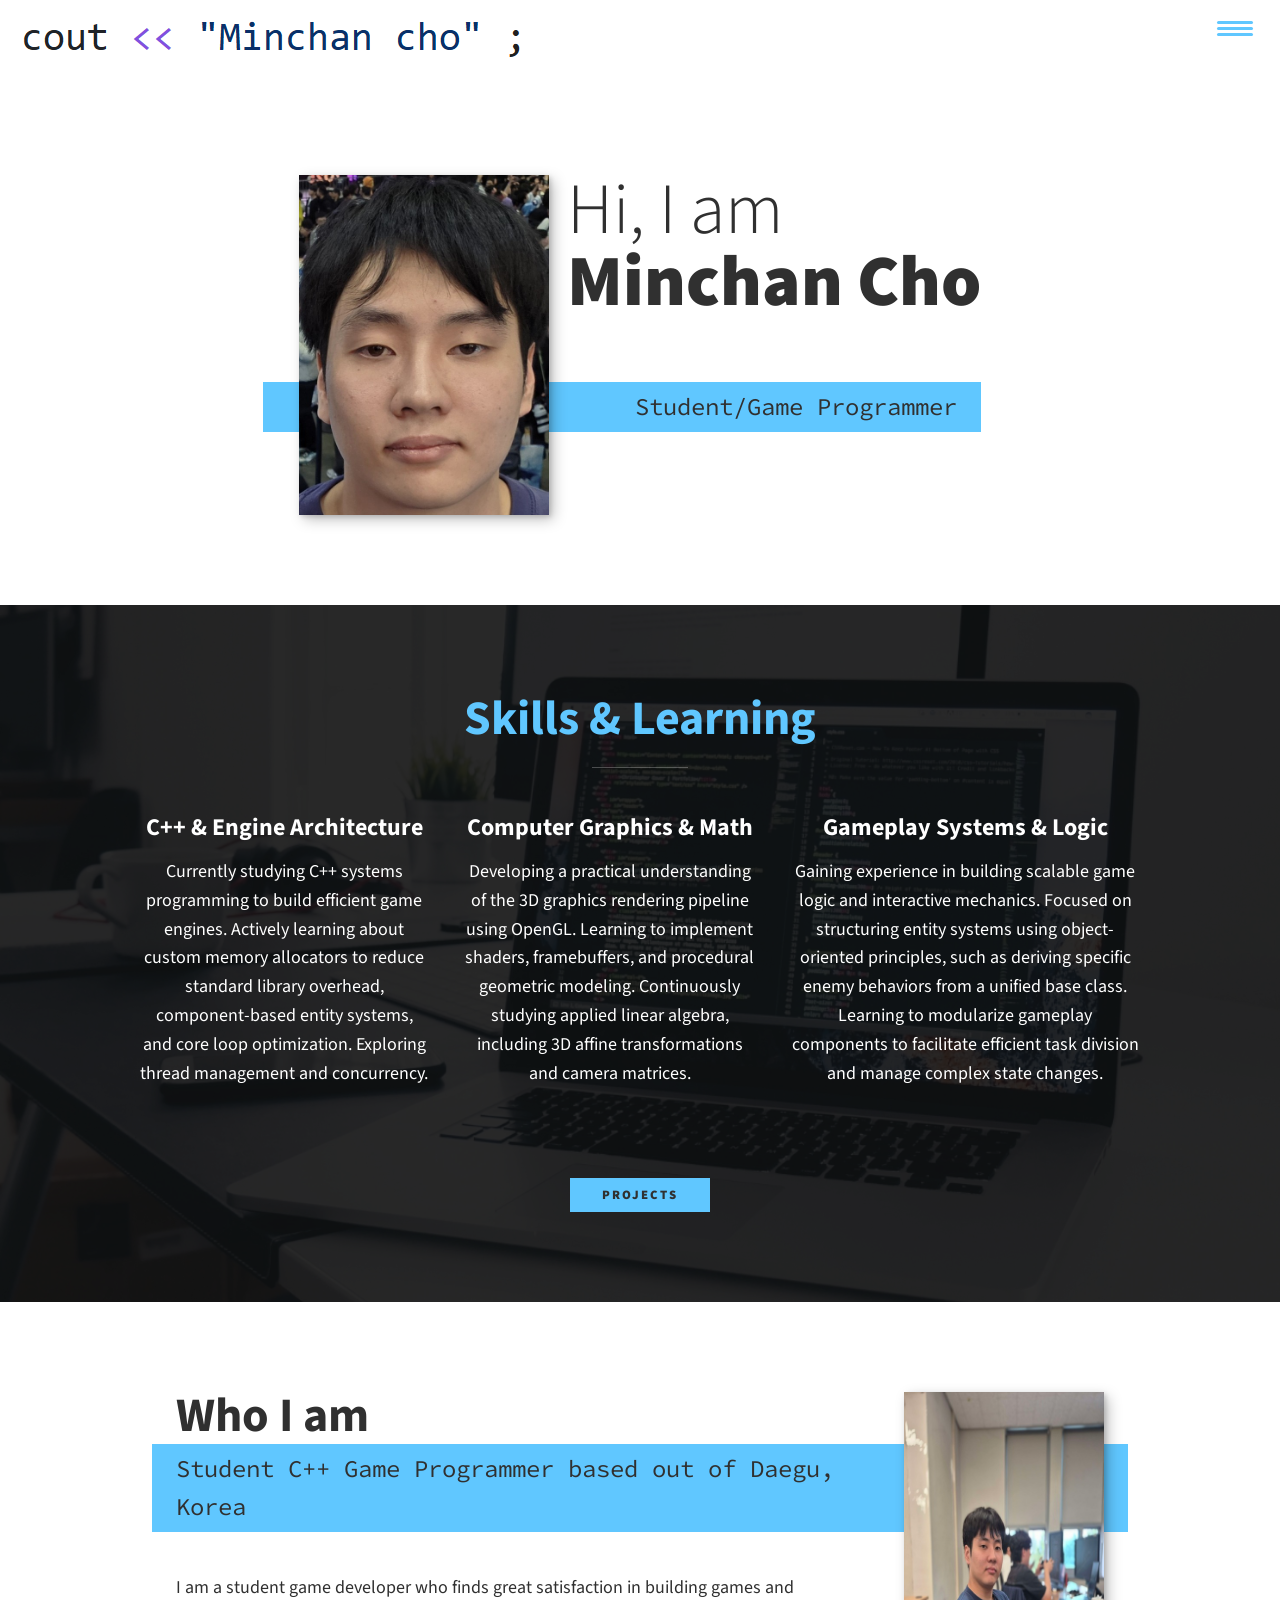
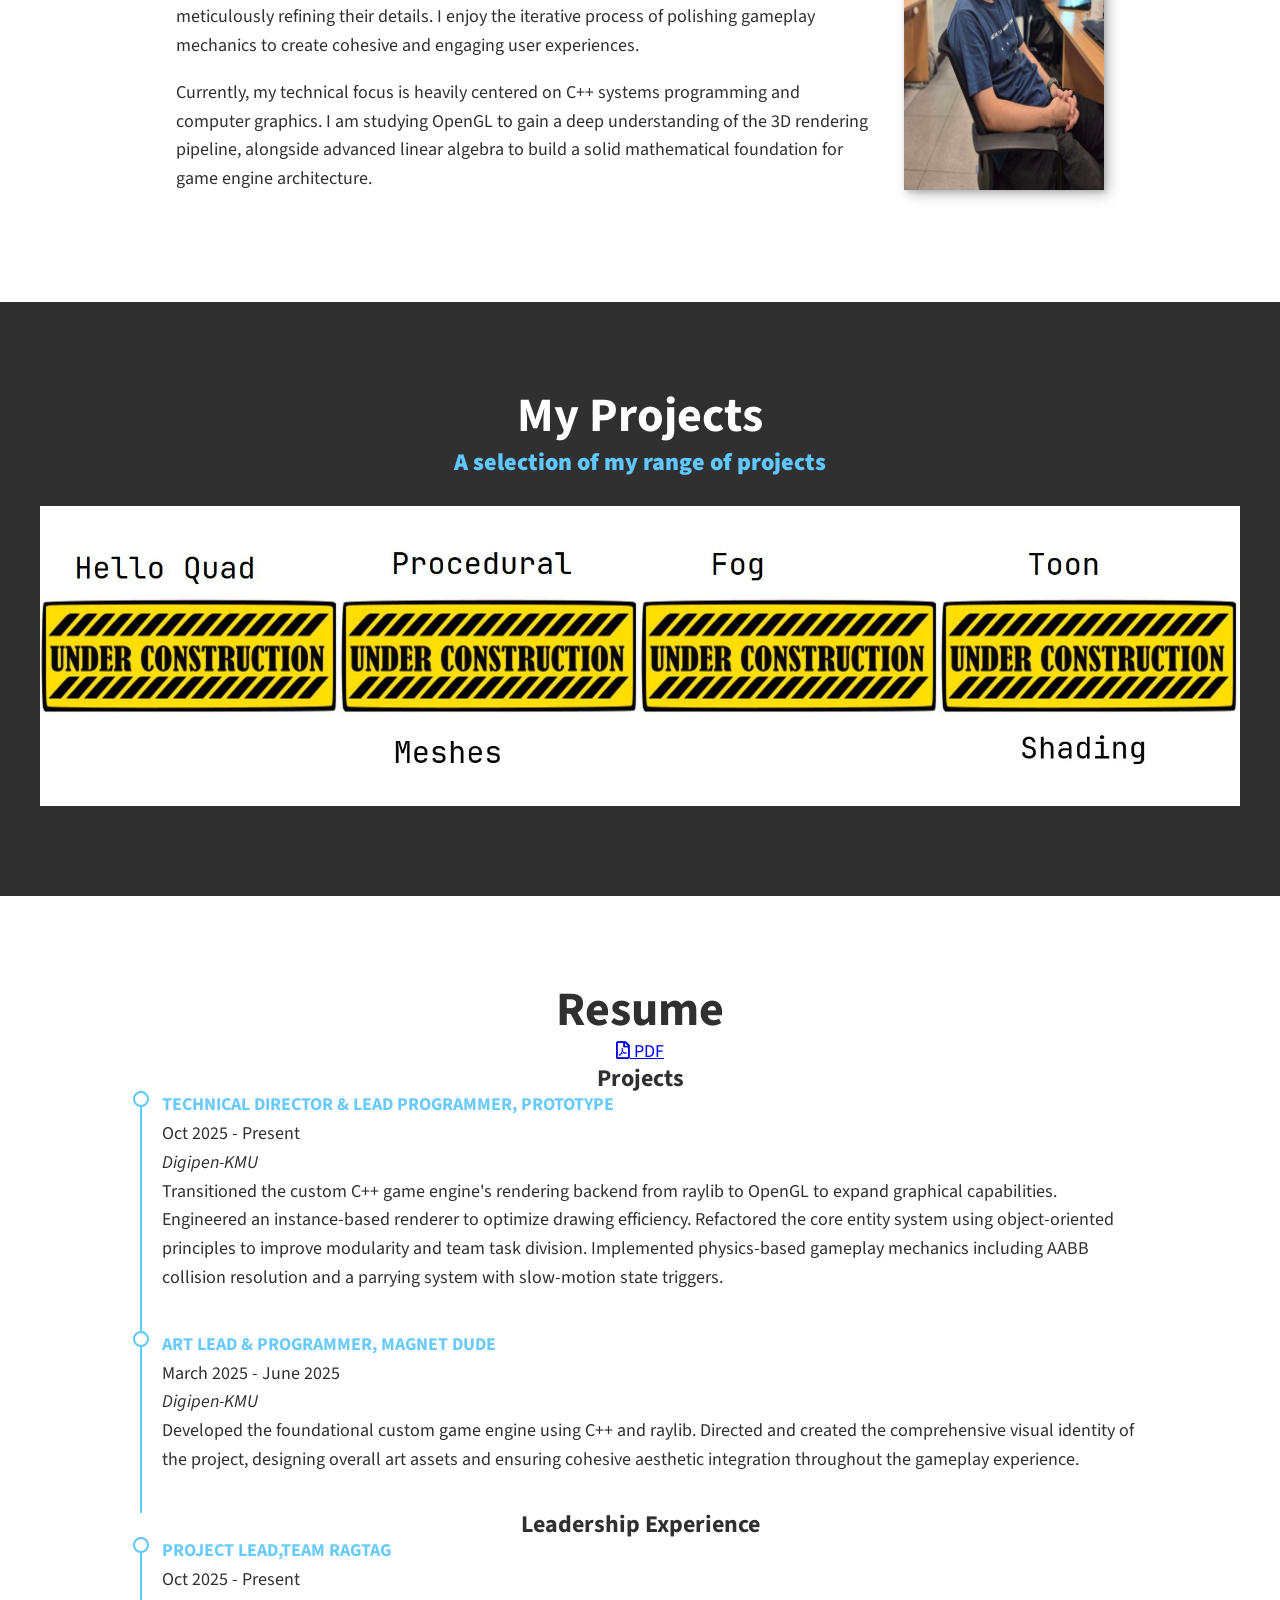
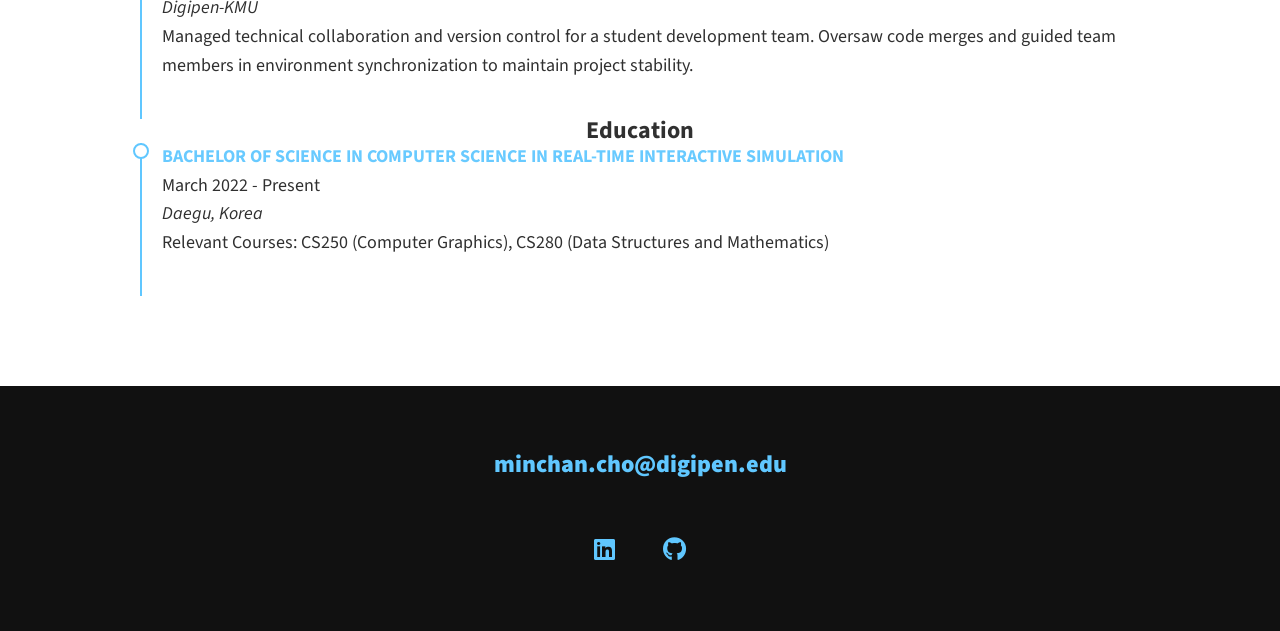
==== commit 7070cbd7: "col" ====
--- a/index.html
+++ b/index.html
@@ -51,7 +51,7 @@
     <!-- Introduction -->
 
     <section class="intro" id="#home">
-        <!-- TODO put in a mouse based interactive shader visualization page-->
+        <!--  put in a mouse based interactive shader visualization page-->
         <!-- <div class="intro-bg">
             <iframe src="webgl/for_fun.html"></iframe>
         </div> -->
--- a/css/style.css
+++ b/css/style.css
@@ -16,7 +16,7 @@
 
   --clr-light: #ffffff;
   --clr-dark: #303030;
-  --clr-accent: #16e0bd;
+  --clr-accent: #60c7ff;
 
   --fs-h1: 3rem;
   --fs-h2: 2.25rem;
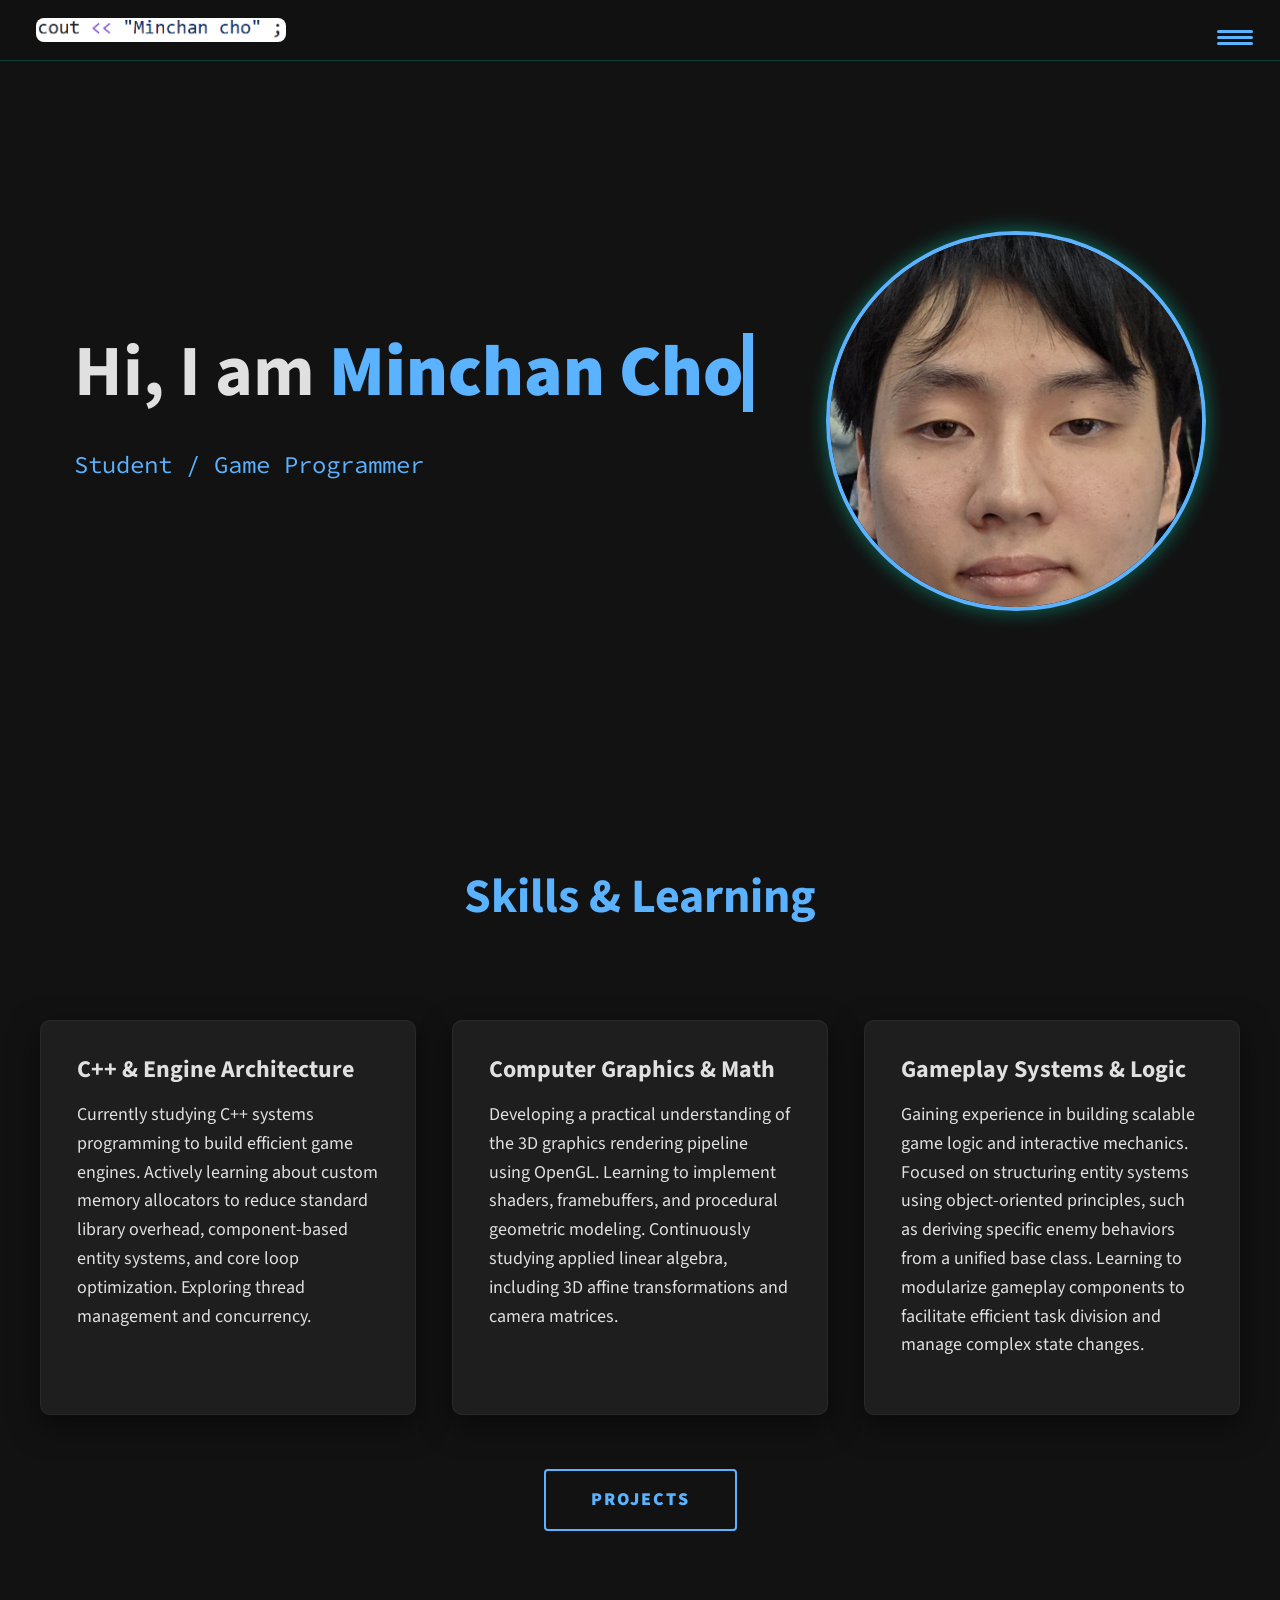
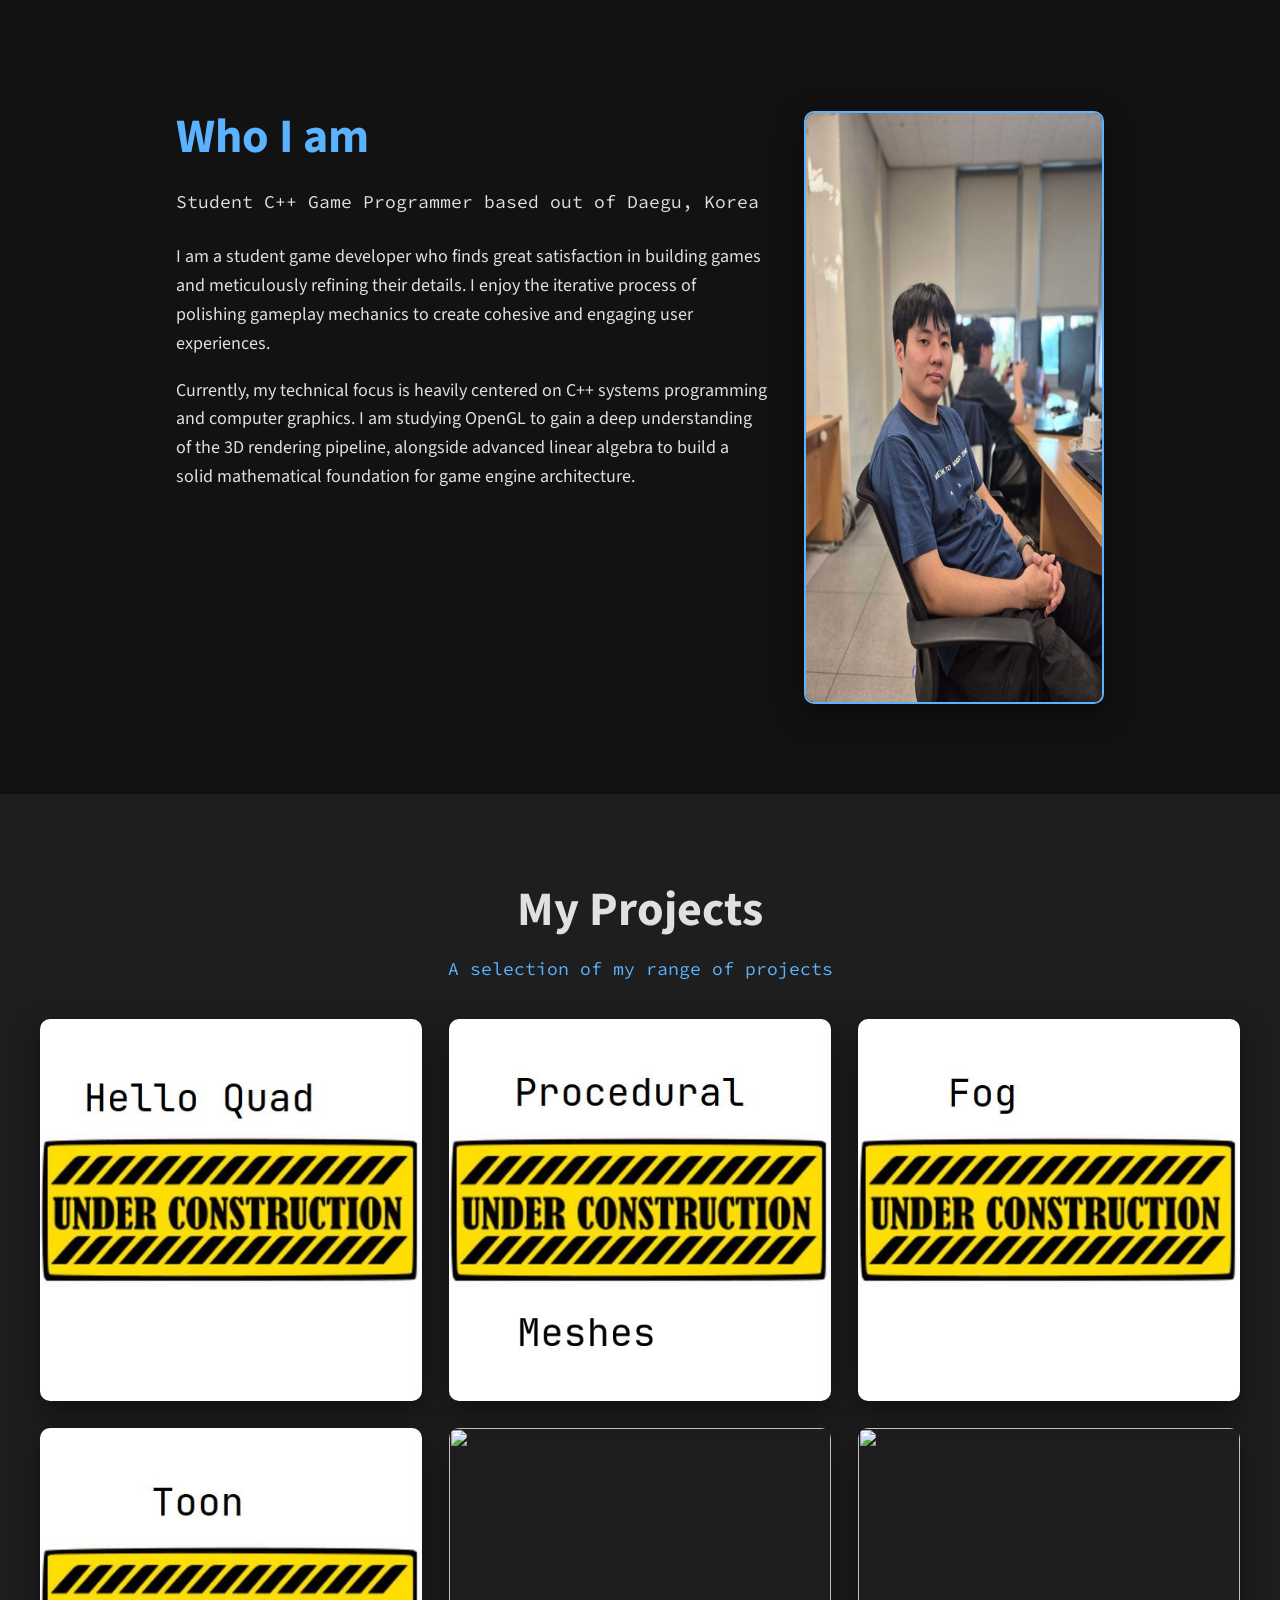
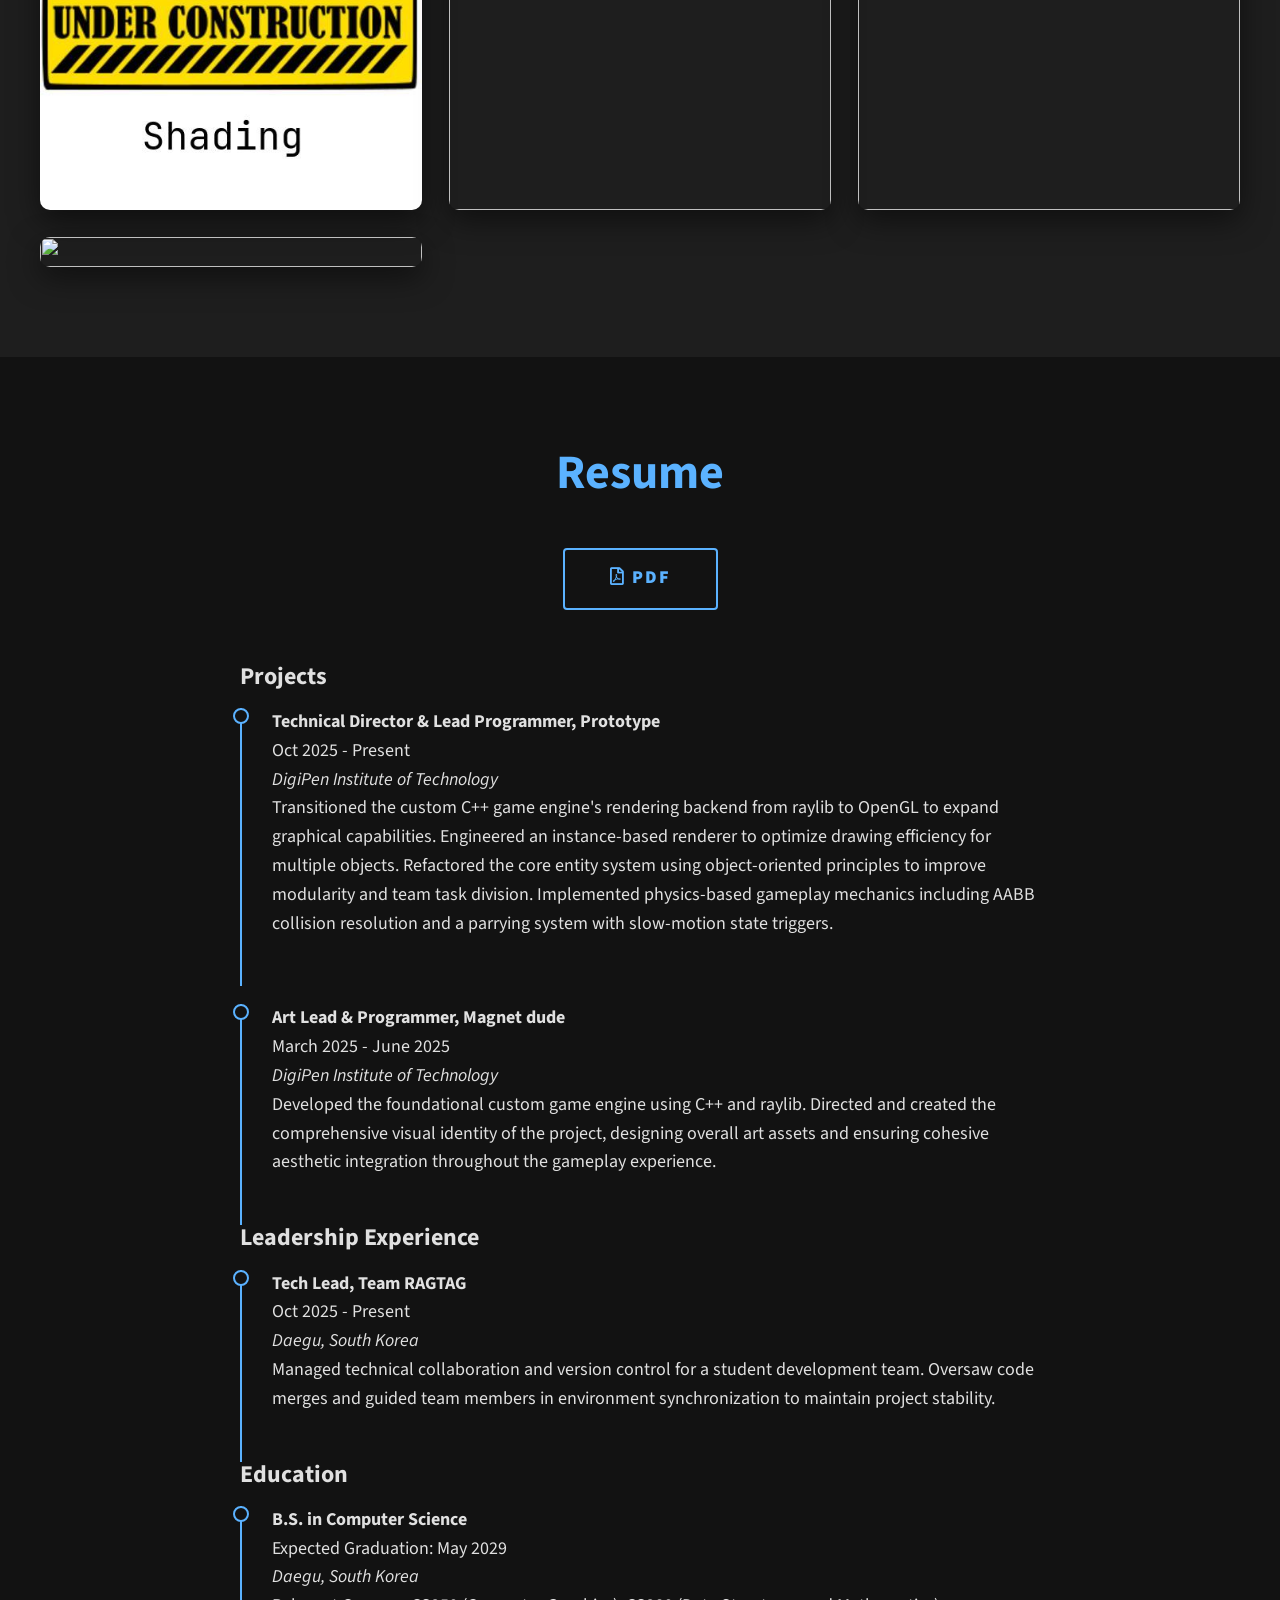
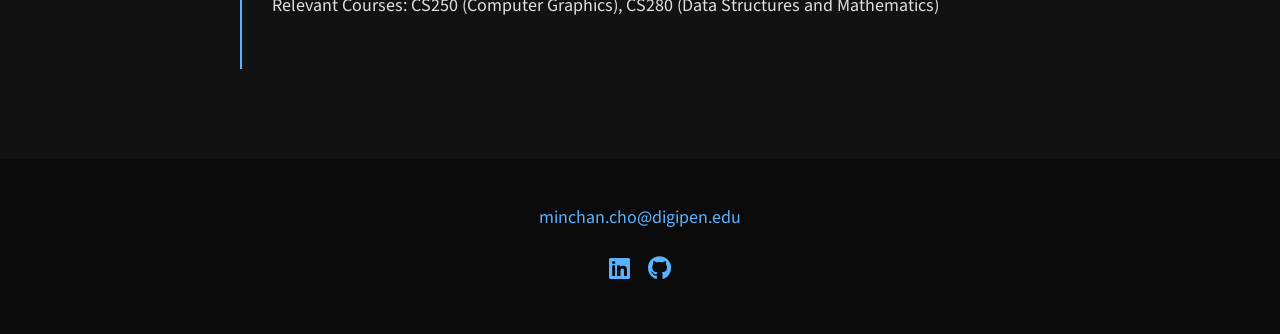
==== commit 6c814e8e: "edit" ====
--- a/index.html
+++ b/index.html
@@ -10,7 +10,7 @@
 
     <!-- Help auto scale for desktop & mobile -->
     <meta name="viewport" content="width=device-width, initial-scale=1.0" />
-    <title>STUDENT Minchan Cho Portfolio Website</title>
+    <title>Minchan Cho Portfolio</title>
 
     <!-- Normalize the difference across browsers  https://necolas.github.io/normalize.css/ -->
     <link rel="stylesheet" href="external/normalize.css" />
@@ -27,7 +27,6 @@
 
     <link rel="stylesheet" href="css/style.css" />
 </head>
-
 <body>
     <header>
         <div class="logo">
@@ -39,178 +38,120 @@
         </button>
         <nav class="nav">
             <ul class="nav__list">
-                <li class="nav__item"> <a href="#home" class="nav__link">Home</a> </li>
-                <li class="nav__item"> <a href="#skills" class="nav__link">Skills</a> </li>
-                <li class="nav__item"> <a href="#about" class="nav__link">About Me</a> </li>
-                <li class="nav__item"> <a href="#projects" class="nav__link">Projects</a> </li>
-                <li class="nav__item"> <a href="#resume" class="nav__link">Resume</a> </li>
+                <li class="nav__item"><a href="#home" class="nav__link">Home</a></li>
+                <li class="nav__item"><a href="#skills" class="nav__link">Skills</a></li>
+                <li class="nav__item"><a href="#about" class="nav__link">About Me</a></li>
+                <li class="nav__item"><a href="#projects" class="nav__link">Projects</a></li>
+                <li class="nav__item"><a href="#resume" class="nav__link">Resume</a></li>
             </ul>
         </nav>
     </header>
 
     <!-- Introduction -->
 
-    <section class="intro" id="#home">
-        <!--  put in a mouse based interactive shader visualization page-->
-        <!-- <div class="intro-bg">
-            <iframe src="webgl/for_fun.html"></iframe>
-        </div> -->
-        <h1 class="section__title section__title--intro">
-            Hi, I am <strong>Minchan Cho</strong>
-        </h1>
-        <p class="section__subtitle section__subtitle--intro">Student/Game Programmer</p>
-        <img src="img/face.jpg" alt="a picture of Minchan Cho smiling" class="intro__img" />
+    <section class="intro" id="home">
+        <div class="intro-content">
+            <h1 class="section__title section__title--intro typing-title">
+                Hi, I am <strong>Minchan Cho</strong>
+            </h1>
+            <p class="section__subtitle section__subtitle--intro">Student / Game Programmer</p>
+        </div>
+        <img src="img/face.jpg" alt="Minchan Cho" class="intro__img" />
     </section>
 
     <!-- My Services -->
-    <section class="my-services" id="skills">
+    <section class="my-services reveal" id="skills">
         <h2 class="section__title section__title--services">Skills & Learning</h2>
         <div class="services">
-            <div class="service">
+            <div class="service card">
                 <h3>C++ & Engine Architecture</h3>
-                <p> Currently studying C++ systems programming to build efficient game engines. 
-                    Actively learning about custom memory allocators to reduce standard library overhead, component-based entity systems, and core loop optimization.
-                    Exploring thread management and concurrency.
-                </p>
+                <p>Currently studying C++ systems programming to build efficient game engines. Actively learning about custom memory allocators to reduce standard library overhead, component-based entity systems, and core loop optimization. Exploring thread management and concurrency.</p>
             </div>
-
-            <div class="service">
+            <div class="service card">
                 <h3>Computer Graphics & Math</h3>
-                <p>
-                    Developing a practical understanding of the 3D graphics rendering pipeline using OpenGL. 
-                    Learning to implement shaders, framebuffers, and procedural geometric modeling. 
-                    Continuously studying applied linear algebra, including 3D affine transformations and camera matrices.
-                </p>
+                <p>Developing a practical understanding of the 3D graphics rendering pipeline using OpenGL. Learning to implement shaders, framebuffers, and procedural geometric modeling. Continuously studying applied linear algebra, including 3D affine transformations and camera matrices.</p>
             </div>
-
-            <div class="service">
+            <div class="service card">
                 <h3>Gameplay Systems & Logic</h3>
-                <p>
-                    Gaining experience in building scalable game logic and interactive mechanics. Focused on structuring entity systems using object-oriented principles, such as deriving specific enemy behaviors from a unified base class. Learning to modularize gameplay components to facilitate efficient task division and manage complex state changes.
-                </p>
+                <p>Gaining experience in building scalable game logic and interactive mechanics. Focused on structuring entity systems using object-oriented principles, such as deriving specific enemy behaviors from a unified base class. Learning to modularize gameplay components to facilitate efficient task division and manage complex state changes.</p>
             </div>
         </div>
-
         <a href="#projects" class="btn">Projects</a>
     </section>
-
     <!-- About Me -->
-    <section class="about-me" id="about">
-        <h2 class="section__title section__title--about">Who I am</h2>
-        <p class="section__subtitle section__subtitle--about">
-            Student C++ Game Programmer based out of Daegu, Korea
-        </p>
-
+    <section class="about-me reveal" id="about">
         <div class="about-me__body">
-            <p>
-                I am a student game developer who finds great satisfaction in building games and meticulously refining their details. I enjoy the iterative process of polishing gameplay mechanics to create cohesive and engaging user experiences.
-            </p>
-            <p>
-                Currently, my technical focus is heavily centered on C++ systems programming and computer graphics. I am studying OpenGL to gain a deep understanding of the 3D rendering pipeline, alongside advanced linear algebra to build a solid mathematical foundation for game engine architecture.
-            </p>
+            <h2 class="section__title section__title--about">Who I am</h2>
+            <p class="section__subtitle section__subtitle--about">Student C++ Game Programmer based out of Daegu, Korea</p>
+            <p>I am a student game developer who finds great satisfaction in building games and meticulously refining their details. I enjoy the iterative process of polishing gameplay mechanics to create cohesive and engaging user experiences.</p>
+            <p>Currently, my technical focus is heavily centered on C++ systems programming and computer graphics. I am studying OpenGL to gain a deep understanding of the 3D rendering pipeline, alongside advanced linear algebra to build a solid mathematical foundation for game engine architecture.</p>
         </div>
-        <img src="img/tall.jpg" alt="picture of Minchan Cho" class="about-me__img" />
+        <img src="img/tall.jpg" alt="Minchan Cho" class="about-me__img" />
     </section>
-
     <!-- My Portfolio -->
-    <section class="my-projects" id="projects">
+    <section class="my-projects reveal" id="projects">
         <h2 class="section__title section__title--projects">My Projects</h2>
-        <p class="section__subtitle section__subtitle--projects">
-            A selection of my range of projects
-        </p>
+        <p class="section__subtitle section__subtitle--projects">A selection of my range of projects</p>
         <div class="portfolio">
-            <a href="portfolio/01_hello.html" class="portfolio__item">
-                <img src="img/portfolio_thumbnails/01_hello.jpg" alt="" class="portfolio__img" />
-            </a>
-            <a href="portfolio/02_meshes.html" class="portfolio__item">
-                <img src="img/portfolio_thumbnails/02_meshes.jpg" alt="" class="portfolio__img" />
-            </a>
-            <a href="portfolio/03_fog.html" class="portfolio__item">
-                <img src="img/portfolio_thumbnails/03_fog.jpg" alt="" class="portfolio__img" />
-            </a>
-            <a href="portfolio/04_toon.html" class="portfolio__item">
-                <img src="img/portfolio_thumbnails/04_toon.jpg" alt="" class="portfolio__img" />
-            </a>
-            <a href="portfolio/05_shadow.html" class="portfolio__item">
-                <img src="img/portfolio_thumbnails/05_shadow.jpg" alt="" class="portfolio__img" />
-            </a>
-            <a href="portfolio/06_value.html" class="portfolio__item">
-                <img src="img/portfolio_thumbnails/06_value.jpg" alt="" class="portfolio__img" />
-            </a>
-            <a href="portfolio/07_gradient.html" class="portfolio__item">
-                <img src="img/portfolio_thumbnails/07_gradient.jpg" alt="" class="portfolio__img" />
-            </a>
-
+            <a href="portfolio/01_hello.html" class="portfolio__item"><img src="img/portfolio_thumbnails/01_hello.jpg" alt="" class="portfolio__img" /></a>
+            <a href="portfolio/02_meshes.html" class="portfolio__item"><img src="img/portfolio_thumbnails/02_meshes.jpg" alt="" class="portfolio__img" /></a>
+            <a href="portfolio/03_fog.html" class="portfolio__item"><img src="img/portfolio_thumbnails/03_fog.jpg" alt="" class="portfolio__img" /></a>
+            <a href="portfolio/04_toon.html" class="portfolio__item"><img src="img/portfolio_thumbnails/04_toon.jpg" alt="" class="portfolio__img" /></a>
+            <a href="portfolio/05_shadow.html" class="portfolio__item"><img src="img/portfolio_thumbnails/05_shadow.jpg" alt="" class="portfolio__img" /></a>
+            <a href="portfolio/06_value.html" class="portfolio__item"><img src="img/portfolio_thumbnails/06_value.jpg" alt="" class="portfolio__img" /></a>
+            <a href="portfolio/07_gradient.html" class="portfolio__item"><img src="img/portfolio_thumbnails/07_gradient.jpg" alt="" class="portfolio__img" /></a>
         </div>
     </section>
-
     <!-- Resume Section -->
-    <section class="my-resume" id="resume">
+    <section class="my-resume reveal" id="resume">
         <h2 class="section__title section__title--resume">Resume</h2>
-        <a target="_blank" href="docs/Resume.pdf"><i class="far fa-file-pdf"></i> PDF</a>
-
+        <a target="_blank" href="docs/Resume.pdf" class="btn"><i class="far fa-file-pdf"></i> PDF</a>
         <div class="resume-section">
             <h3>Projects</h3>
             <div class="resume-item">
                 <p>
-                    <b>Technical Director & Lead Programmer, Prototype</b></br>
-                    Oct 2025 - Present</br>
-                    <em>Digipen-KMU</em></br>
-                    Transitioned the custom C++ game engine's rendering backend from raylib to OpenGL to expand graphical capabilities. Engineered an instance-based renderer to optimize drawing efficiency. Refactored the core entity system using object-oriented principles to improve modularity and team task division. Implemented physics-based gameplay mechanics including AABB collision resolution and a parrying system with slow-motion state triggers.
+                    <b>Technical Director & Lead Programmer, Prototype</b><br>
+                    Oct 2025 - Present<br>
+                    <em>DigiPen Institute of Technology</em><br>
+                    Transitioned the custom C++ game engine's rendering backend from raylib to OpenGL to expand graphical capabilities. Engineered an instance-based renderer to optimize drawing efficiency for multiple objects. Refactored the core entity system using object-oriented principles to improve modularity and team task division. Implemented physics-based gameplay mechanics including AABB collision resolution and a parrying system with slow-motion state triggers.
                 </p>
             </div>
-            
             <div class="resume-item">
                 <p>
-                    <b>Art Lead & Programmer, Magnet dude</b></br>
-                    March 2025 - June 2025</br>
-                    <em>Digipen-KMU</em></br>
+                    <b>Art Lead & Programmer, Magnet dude</b><br>
+                    March 2025 - June 2025<br>
+                    <em>DigiPen Institute of Technology</em><br>
                     Developed the foundational custom game engine using C++ and raylib. Directed and created the comprehensive visual identity of the project, designing overall art assets and ensuring cohesive aesthetic integration throughout the gameplay experience.
                 </p>
             </div>
-
             <h3>Leadership Experience</h3>
             <div class="resume-item">
                 <p>
-                    <b>Project Lead,Team RAGTAG</b></br>
-                    Oct 2025 - Present</br>
-                    <em>Digipen-KMU</em></br>
+                    <b>Tech Lead, Team RAGTAG</b><br>
+                    Oct 2025 - Present<br>
+                    <em>Daegu, South Korea</em><br>
                     Managed technical collaboration and version control for a student development team. Oversaw code merges and guided team members in environment synchronization to maintain project stability.
                 </p>
             </div>
-
             <h3>Education</h3>
             <div class="resume-item">
                 <p>
-                    <b>Bachelor of Science in Computer Science in Real-Time Interactive Simulation</b></br>
-                    March 2022 - Present</br>
-                    <em>Daegu, Korea</em></br>
+                    <b>B.S. in Computer Science</b><br>
+                    Expected Graduation: May 2029<br>
+                    <em>Daegu, South Korea</em><br>
                     Relevant Courses: CS250 (Computer Graphics), CS280 (Data Structures and Mathematics)
                 </p>
             </div>
         </div>
     </section>
-    <!-- /Resume Section -->
-
-    <!-- Footer -->
     <footer class="footer">
         <a href="mailto:minchan.cho@digipen.edu" class="footer__link">minchan.cho@digipen.edu</a>
         <ul class="social-list">
-            <li class="social-list__item">
-                <a class="social-list__link" href="https://www.linkedin.com/in/minchan-cho-510542408/">
-                    <i class="fab fa-linkedin"></i>
-                </a>
-            </li>
-            <li class="social-list__item">
-                <a class="social-list__link" href="https://github.com/Melopi">
-                    <i class="fab fa-github"></i>
-                </a>
-            </li>
-            <!-- Want to list more? search : https://fontawesome.com/v5/search?ic=brands -->
-        </ul>
+            <li class="social-list__item"><a class="social-list__link" href="https://www.linkedin.com/in/minchan-cho-510542408/"><i class="fab fa-linkedin"></i></a></li>
+            <li class="social-list__item"><a class="social-list__link" href="https://github.com/Melopi"><i class="fab fa-github"></i></a></li>
+            </ul>
     </footer>
 
     <script src="js/index.js"></script>
 </body>
-
-</html>
+</html>
--- a/css/style.css
+++ b/css/style.css
@@ -1,552 +1,280 @@
 /* make padding within widths rather calculating with total width? */
-*,
-*::before,
-*::after {
-  box-sizing: border-box;
-}
+*::before, *::after, * { box-sizing: border-box; }
 
 /* Custom Properties */
-
 :root {
   --ff-primary: "Source Sans 3", sans-serif;
   --ff-secondary: "Source Code Pro", monospace;
-
   --fw-reg: 300;
   --fw-bold: 900;
-
-  --clr-light: #ffffff;
-  --clr-dark: #303030;
-  --clr-accent: #60c7ff;
-
+  --clr-light: #e0e0e0;
+  --clr-dark: #121212;
+  --clr-card: #1e1e1e;
+  --clr-accent: #5bb2ff; 
   --fs-h1: 3rem;
   --fs-h2: 2.25rem;
   --fs-h3: 1.25rem;
   --fs-body: 1rem;
-
-  --bs: 0.25em 0.25em 0.75em rgba(0, 0, 0, 0.25),
-    0.125em 0.125em 0.25em rgba(0, 0, 0, 0.15);
+  --bs: 0 10px 30px rgba(0,0,0,0.5);
 }
 
 /* With wider screens use differnt/bigger numbers */
 @media (min-width: 800px) {
-  :root {
-    --fs-h1: 4.5rem;
-    --fs-h2: 3rem;
-    --fs-h3: 1.5rem;
-    --fs-body: 1.125rem;
-  }
+  :root { --fs-h1: 4.5rem; --fs-h2: 3rem; --fs-h3: 1.5rem; --fs-body: 1.125rem; }
 }
 
 /* General Styles */
-
-html {
-  scroll-behavior: smooth;
-}
+html { scroll-behavior: smooth; }
 
 body {
-  background: var(--clr-light);
-  color: var(--clr-dark);
+  background: var(--clr-dark);
+  color: var(--clr-light);
   margin: 0;
   font-family: var(--ff-primary);
   font-size: var(--fs-body);
   line-height: 1.6;
 }
 
-section {
-  padding: 5em 2em;
-}
-
-img {
-  display: block;
-  max-width: 100%;
-}
-
-strong {
-  font-weight: var(--fw-bold);
-}
-
-:focus {
-  outline: 3px solid var(--clr-accent);
-  outline-offset: 3px;
-}
+section { padding: 5em 2em; }
+img { display: block; max-width: 100%; }
+strong { font-weight: var(--fw-bold); color: var(--clr-accent); }
 
 .btn {
   display: inline-block;
-  padding: 0.5em 2.5em;
-  background: var(--clr-accent);
-  color: var(--clr-dark);
+  padding: 0.8em 2.5em;
+  background: transparent;
+  color: var(--clr-accent);
+  border: 2px solid var(--clr-accent);
+  border-radius: 4px;
   text-decoration: none;
-  cursor: pointer;
-  font-size: 0.8rem;
   text-transform: uppercase;
   letter-spacing: 2px;
   font-weight: var(--fw-bold);
-  transition: transform 200ms ease-in-out;
+  transition: all 300ms ease-in-out;
 }
 
 .btn:hover {
-  transform: scale(1.1);
+  background: var(--clr-accent);
+  color: var(--clr-dark);
+  box-shadow: 0 0 15px var(--clr-accent);
+  transform: translateY(-3px);
 }
 
 /* Typography */
-
-h1,
-h2,
-h3 {
-  line-height: 1;
-  margin: 0;
-}
-
-h1 {
-  font-size: var(--fs-h1);
-}
-
-h2 {
-  font-size: var(--fs-h2);
-}
-
-h3 {
-  font-size: var(--fs-h3);
-}
-
-.section__title {
-  margin-bottom: 0.25rem;
-}
-
-.section__title--intro {
-  font-weight: var(--fw-reg);
-}
-
-.section__title--intro strong {
-  display: block;
-}
-
-.section__subtitle {
-  margin: 0;
-  font-size: var(--fs-h3);
-}
-
-.section__subtitle--intro,
-.section__subtitle--about {
-  background: var(--clr-accent);
-  padding: 0.25em 1em;
-  font-family: var(--ff-secondary);
-  margin-bottom: 1em;
-}
-
-.section__subtitle--projects {
-  color: var(--clr-accent);
-  font-weight: var(--fw-bold);
-  margin-bottom: 1em;
-}
+h1, h2, h3 { line-height: 1.1; margin: 0; }
+h1 { font-size: var(--fs-h1); }
+h2 { font-size: var(--fs-h2); }
+h3 { font-size: var(--fs-h3); margin-bottom: 0.5em; color: var(--clr-light); }
 
 /* header */
 header {
   display: flex;
   justify-content: space-between;
-  padding: 1em;
-}
-.logo {
-  max-width: 528px;
+  align-items: center;
+  padding: 1em 2em;
+  background: rgba(18, 18, 18, 0.95);
+  backdrop-filter: blur(10px);
+  position: sticky;
+  top: 0;
+  z-index: 1000;
+  border-bottom: 1px solid rgba(0, 255, 204, 0.2);
+}
+
+.logo { display: flex; align-items: center; min-width: 250px; }
+.logo img { 
+  width: 250px !important; 
+  min-width: 250px !important; 
+  max-width: none !important; 
+  height: auto !important;
+  border-radius: 8px; 
 }
 
 .nav {
   position: fixed;
-  background: var(--clr-dark);
-  color: var(--clr-light);
-  top: 0;
-  bottom: 0;
-  left: 0;
-  right: 0;
-  z-index: 100;
-
+  background-color: #050505 !important; 
+  top: 0; bottom: 0; left: 0; right: 0;
+  width: 100vw !important; 
+  height: 100vh !important; 
+  z-index: 100000 !important; 
   transform: translateX(100%);
   transition: transform 250ms cubic-bezier(0.5, 0, 0.5, 1);
 }
 
 .nav__list {
-  list-style: none;
-  display: flex;
-  height: 100%;
-  flex-direction: column;
-  justify-content: space-evenly;
-  align-items: center;
-  margin: 0;
-  padding: 0;
+  list-style: none; display: flex; height: 100%; flex-direction: column;
+  justify-content: space-evenly; align-items: center; margin: 0; padding: 0;
 }
 
 .nav__link {
-  color: inherit;
-  font-weight: var(--fw-bold);
-  font-size: var(--fs-h2);
-  text-decoration: none;
-}
-
-.nav__link:hover {
-  color: var(--clr-accent);
-}
+  color: var(--clr-light); font-weight: var(--fw-bold); font-size: var(--fs-h2); text-decoration: none;
+  transition: color 200ms;
+}
+
+.nav__link:hover { color: var(--clr-accent); }
 
 .nav-toggle {
-  padding: 0.5em;
-  background: transparent;
-  border: 0;
-  cursor: pointer;
-  position: absolute;
-  right: 1em;
-  top: 1em;
-  z-index: 1000;
-}
-
-.nav-open .nav {
-  transform: translateX(0);
-}
-
-.nav-open .nav-toggle {
-  position: fixed;
-}
-
-.nav-open .hamburger {
-  transform: rotate(0.625turn);
-}
-
-.nav-open .hamburger::before {
-  transform: rotate(90deg) translateX(-6px);
-}
-
-.nav-open .hamburger::after {
-  opacity: 0;
-}
-
-.hamburger {
-  display: block;
-  position: relative;
-}
-
-.hamburger,
-.hamburger::before,
-.hamburger::after {
-  background: var(--clr-accent);
-  width: 2em;
-  height: 3px;
-  border-radius: 1em;
-  transition: transform 250ms ease-in-out;
-}
-
-.hamburger::before,
-.hamburger::after {
-  content: "";
-  position: absolute;
-  left: 0;
-  right: 0;
-}
-
-.hamburger::before {
-  top: 6px;
-}
-.hamburger::after {
-  bottom: 6px;
-}
+  padding: 0.5em; background: transparent; border: 0; cursor: pointer; 
+  position: absolute; right: 1em; top: 1.5em; 
+  z-index: 100001 !important; 
+}
+
+.nav-open .nav { transform: translateX(0); }
+.hamburger, .hamburger::before, .hamburger::after {
+  background: var(--clr-accent); width: 2em; height: 3px; border-radius: 1em; transition: transform 250ms ease;
+}
+.hamburger { display: block; position: relative; }
+.hamburger::before, .hamburger::after { content: ""; position: absolute; left: 0; right: 0; }
+.hamburger::before { top: 6px; } .hamburger::after { bottom: 6px; }
+.nav-open .hamburger { transform: rotate(0.625turn); }
+.nav-open .hamburger::before { transform: rotate(90deg) translateX(-6px); }
+.nav-open .hamburger::after { opacity: 0; }
 
 /* Intro Section */
 .intro {
-  position: relative;
-  z-index: 2;
-}
-
-.intro-bg {
-  position: absolute;
-  top: 0;
-  left: 0;
-  width: 100%;
-  height: 100%;
+  display: flex;
+  flex-direction: column-reverse;
+  align-items: center;
+  justify-content: center;
+  text-align: center;
+  min-height: 80vh;
+  gap: 2em;
+}
+
+.intro__img {
+  width: 280px;
+  height: 280px;
+  object-fit: cover;
+  border-radius: 50%;
+  border: 4px solid var(--clr-accent);
+  box-shadow: 0 0 20px rgba(0, 255, 204, 0.4);
+}
+
+.section__subtitle--intro {
+  font-family: var(--ff-secondary);
+  color: var(--clr-accent);
+  font-size: var(--fs-h3);
+  margin-top: 1em;
+}
+
+.typing-title {
+  display: inline-block;
   overflow: hidden;
-  z-index: -2;
-}
-
-.intro-bg iframe {
-  width: 100%;
-  height: 100%;
-  border: none;
-  position: absolute;
-  top: 0;
-  left: 0;
-}
-
-.intro__img {
+  white-space: nowrap;
+  border-right: 0.15em solid var(--clr-accent);
+  max-width: 0;
+  animation: typing 2.5s steps(25, end) forwards, blink-caret 0.75s step-end infinite;
+}
+
+@keyframes typing { 
+  from { max-width: 0; } 
+  to { max-width: 25ch; }
+}
+@keyframes blink-caret { 
+  from, to { border-color: transparent } 
+  50% { border-color: var(--clr-accent); } 
+}
+
+/* my services section */
+.my-services { text-align: center; }
+.section__title--services { color: var(--clr-accent); margin-bottom: 2em; }
+
+.services {
+  display: grid;
+  grid-template-columns: repeat(auto-fit, minmax(300px, 1fr));
+  gap: 2em;
+  max-width: 1200px;
+  margin: 0 auto 3em;
+}
+
+.card {
+  background: var(--clr-card);
+  padding: 2em;
+  border-radius: 10px;
+  border: 1px solid rgba(255, 255, 255, 0.05);
   box-shadow: var(--bs);
-}
-
-.section__subtitle--intro {
-  display: inline-block;
-}
-
-@media (min-width: 600px) {
-  .intro {
-    display: grid;
-    width: min-content;
-    margin: 0 auto;
-    column-gap: 1em;
-    grid-template-areas:
-      "img title"
-      "img subtitle";
-    grid-template-columns: min-content max-content;
-  }
-
-  .intro__img {
-    grid-area: img;
-    min-width: 250px;
-    position: relative;
-    z-index: 2;
-  }
-
-  .section__subtitle--intro {
-    align-self: start;
-    grid-column: -1/1;
-    grid-row: 2;
-    text-align: right;
-    position: relative;
-    left: -1.5em;
-    width: calc(100% + 1.5em);
-  }
-}
-
-/* my services section */
-
-.my-services {
-  background-color: var(--clr-dark);
-  background-image: url(../img/skills-bg.jpg);
-  background-size: cover;
-  background-blend-mode: overlay;
-  color: var(--clr-light);
-  text-align: center;
-}
-
-.section__title--services {
-  color: var(--clr-accent);
-  position: relative;
-}
-
-.section__title--services::after {
-  content: "";
-  display: block;
-  width: 2em;
-  height: 1px;
-  margin: 0.5em auto 1em;
-  background: var(--clr-light);
-  opacity: 0.25;
-}
-
-.services {
-  margin-bottom: 4em;
-}
-
-.service {
-  max-width: 500px;
-  margin: 0 auto;
-}
+  transition: transform 300ms ease, border-color 300ms ease;
+  text-align: left;
+}
+
+.card:hover {
+  transform: translateY(-10px);
+  border-color: var(--clr-accent);
+}
+
+/* About Me */
+.about-me { max-width: 1000px; margin: 0 auto; display: flex; flex-direction: column-reverse; align-items: center; text-align: left; gap: 2em; }
+.about-me__img { border-radius: 10px; box-shadow: var(--bs); max-width: 300px; border: 2px solid var(--clr-accent); }
+.section__title--about { color: var(--clr-accent); margin-bottom: 0.5em; }
+.section__subtitle--about { font-family: var(--ff-secondary); color: var(--clr-light); margin-bottom: 1.5em; }
 
 @media (min-width: 800px) {
-  .services {
-    display: flex;
-    max-width: 1000px;
-    margin-left: auto;
-    margin-right: auto;
-  }
-
-  .service + .service {
-    margin-left: 2em;
-  }
-}
-
-/* About Me */
-
-.about-me {
-  max-width: 1000px;
-  margin: 0 auto;
-}
-
-.about-me__img {
-  box-shadow: var(--bs);
-}
-
-@media (min-width: 600px) {
-  .about-me {
-    display: grid;
-    grid-template-columns: 1fr 200px;
-    grid-template-areas:
-      "title img"
-      "subtitle img"
-      "text img";
-    column-gap: 2em;
-  }
-
-  .section__title--about {
-    grid-area: title;
-  }
-
-  .section__subtitle--about {
-    grid-column: 1 / -1;
-    grid-row: 2;
-    position: relative;
-    left: -1em;
-    width: calc(100% + 2em);
-    padding-left: 1em;
-    padding-right: calc(200px + 2.5em);
-  }
-
-  .about-me__img {
-    grid-area: img;
-    position: relative;
-    z-index: 2;
-  }
+  .intro { flex-direction: row; text-align: left; justify-content: space-evenly; }
+  .intro__img { width: 380px; height: 380px; }
+  .typing-title { margin: 0; }
+  .about-me { flex-direction: row; align-items: flex-start; justify-content: space-between; }
 }
 
 /* Portfolio / My projects */
-
-.my-projects {
-  background-color: var(--clr-dark);
-  color: var(--clr-light);
-  text-align: center;
-}
-
+.my-projects { background-color: var(--clr-card); text-align: center; }
+.section__subtitle--projects { color: var(--clr-accent); margin-bottom: 2em; font-family: var(--ff-secondary); }
 .portfolio {
   display: grid;
   grid-template-columns: repeat(auto-fit, minmax(300px, 1fr));
+  gap: 1.5em;
   max-width: 1200px;
   margin: 0 auto;
 }
-
 .portfolio__item {
-  background: var(--clr-dark);
+  border-radius: 10px;
   overflow: hidden;
-}
-
+  position: relative;
+  box-shadow: var(--bs);
+}
 .portfolio__img {
-  transition: transform 750ms cubic-bezier(0.5, 0, 0.5, 1), opacity 250ms linear;
-}
-
-.portfolio__item:focus {
-  position: relative;
-  z-index: 2;
-}
-
-.portfolio__img:hover,
-.portfolio__item:focus .portfolio__img {
-  transform: scale(1.2);
-  opacity: 0.75;
+  transition: transform 500ms ease, opacity 250ms linear;
+  width: 100%;
+  height: 100%;
+  object-fit: cover;
+}
+.portfolio__item:hover .portfolio__img {
+  transform: scale(1.1);
+  opacity: 0.5;
 }
 
 /*--------------------------------------------------------------
 # Resume Section
 --------------------------------------------------------------*/
-
-.section__title--resume {
-  text-align: center;
-}
-
-.my-resume {
-  display: flex;
-  flex-direction: column;
-  align-items: center;
-}
-
-.resume-section h3 {
-  color: var(--clr-dark);
-  text-align: center;
-}
-
-.resume-section .resume-item {
-  padding: 0 0 20px 20px;
-  margin-top: -18px;
+.my-resume { display: flex; flex-direction: column; align-items: center; }
+.section__title--resume { color: var(--clr-accent); margin-bottom: 1em; }
+.resume-section { max-width: 800px; width: 100%; margin-top: 3em; }
+.resume-item {
+  padding: 0 0 30px 30px;
   border-left: 2px solid var(--clr-accent);
   position: relative;
-  max-width: 1000px;
-}
-
-.resume-section .resume-item b {
-  text-transform: uppercase;
-  color: color-mix(in srgb, var(--clr-accent), transparent 5%);
-  position: sticky;
-}
-
-.resume-section .resume-item::before {
-  content: "";
-  position: absolute;
-  width: 16px;
-  height: 16px;
-  border-radius: 50px;
-  left: -9px;
-  top: 0;
-  background: var(--clr-light);
-  border: 2px solid var(--clr-accent);
+  text-align: left;
+}
+.resume-item::before {
+  content: ""; position: absolute; width: 16px; height: 16px; border-radius: 50%;
+  left: -9px; top: 0; background: var(--clr-dark); border: 2px solid var(--clr-accent);
 }
 
 /* Footer */
-
 .footer {
-  background: #111;
-  color: var(--clr-accent);
-  text-align: center;
-  padding: 2.5em 0;
-  font-size: var(--fs-h3);
-}
-
-.footer a {
-  color: inherit;
-  text-decoration: none;
-}
-
-.footer__link {
-  font-weight: var(--fw-bold);
-}
-
-.footer__link:hover,
-.social-list__link:hover {
-  opacity: 0.7;
-}
-
-.footer__link:hover {
-  text-decoration: underline;
-}
-
-.social-list {
-  list-style: none;
-  display: flex;
-  justify-content: center;
-  margin: 2em 0 0;
-  padding: 0;
-}
-
-.social-list__item {
-  margin: 0 0.5em;
-}
-
-.social-list__link {
-  padding: 0.5em;
-}
-
-/* individual portfolio item styles */
-
-.portfolio-item-individual {
-  padding: 0 2em 2em;
-  max-width: 1200px;
-  margin: 0 auto;
-}
-
-.portfolio-item-individual p,
-.portfolio-item-individual ul {
-  max-width: 600px;
-  margin-left: auto;
-  margin-right: auto;
-}
-
-.portfolio-item-individual iframe {
-  box-shadow: var(--bs);
-  display: block;
-  max-width: 1200px;
-  width: 100%;
-  height: auto;
-  aspect-ratio: 4 / 3; /* Maintain aspect ratio */
-  margin: 0 auto; /* Centering */
-  border: none;
-}
+  background: #0a0a0a; color: var(--clr-accent); text-align: center; padding: 2.5em 0;
+}
+.footer a { color: inherit; text-decoration: none; }
+.footer__link:hover { color: var(--clr-light); }
+.social-list { list-style: none; display: flex; justify-content: center; margin: 1em 0 0; padding: 0; gap: 1em; }
+.social-list__link { font-size: 1.5rem; transition: color 200ms; }
+.social-list__link:hover { color: var(--clr-light); }
+
+.reveal {
+  opacity: 0;
+  transform: translateY(60px);
+  transition: opacity 0.8s ease-out, transform 0.8s ease-out;
+}
+
+.reveal.active {
+  opacity: 1;
+  transform: translateY(0);
+}
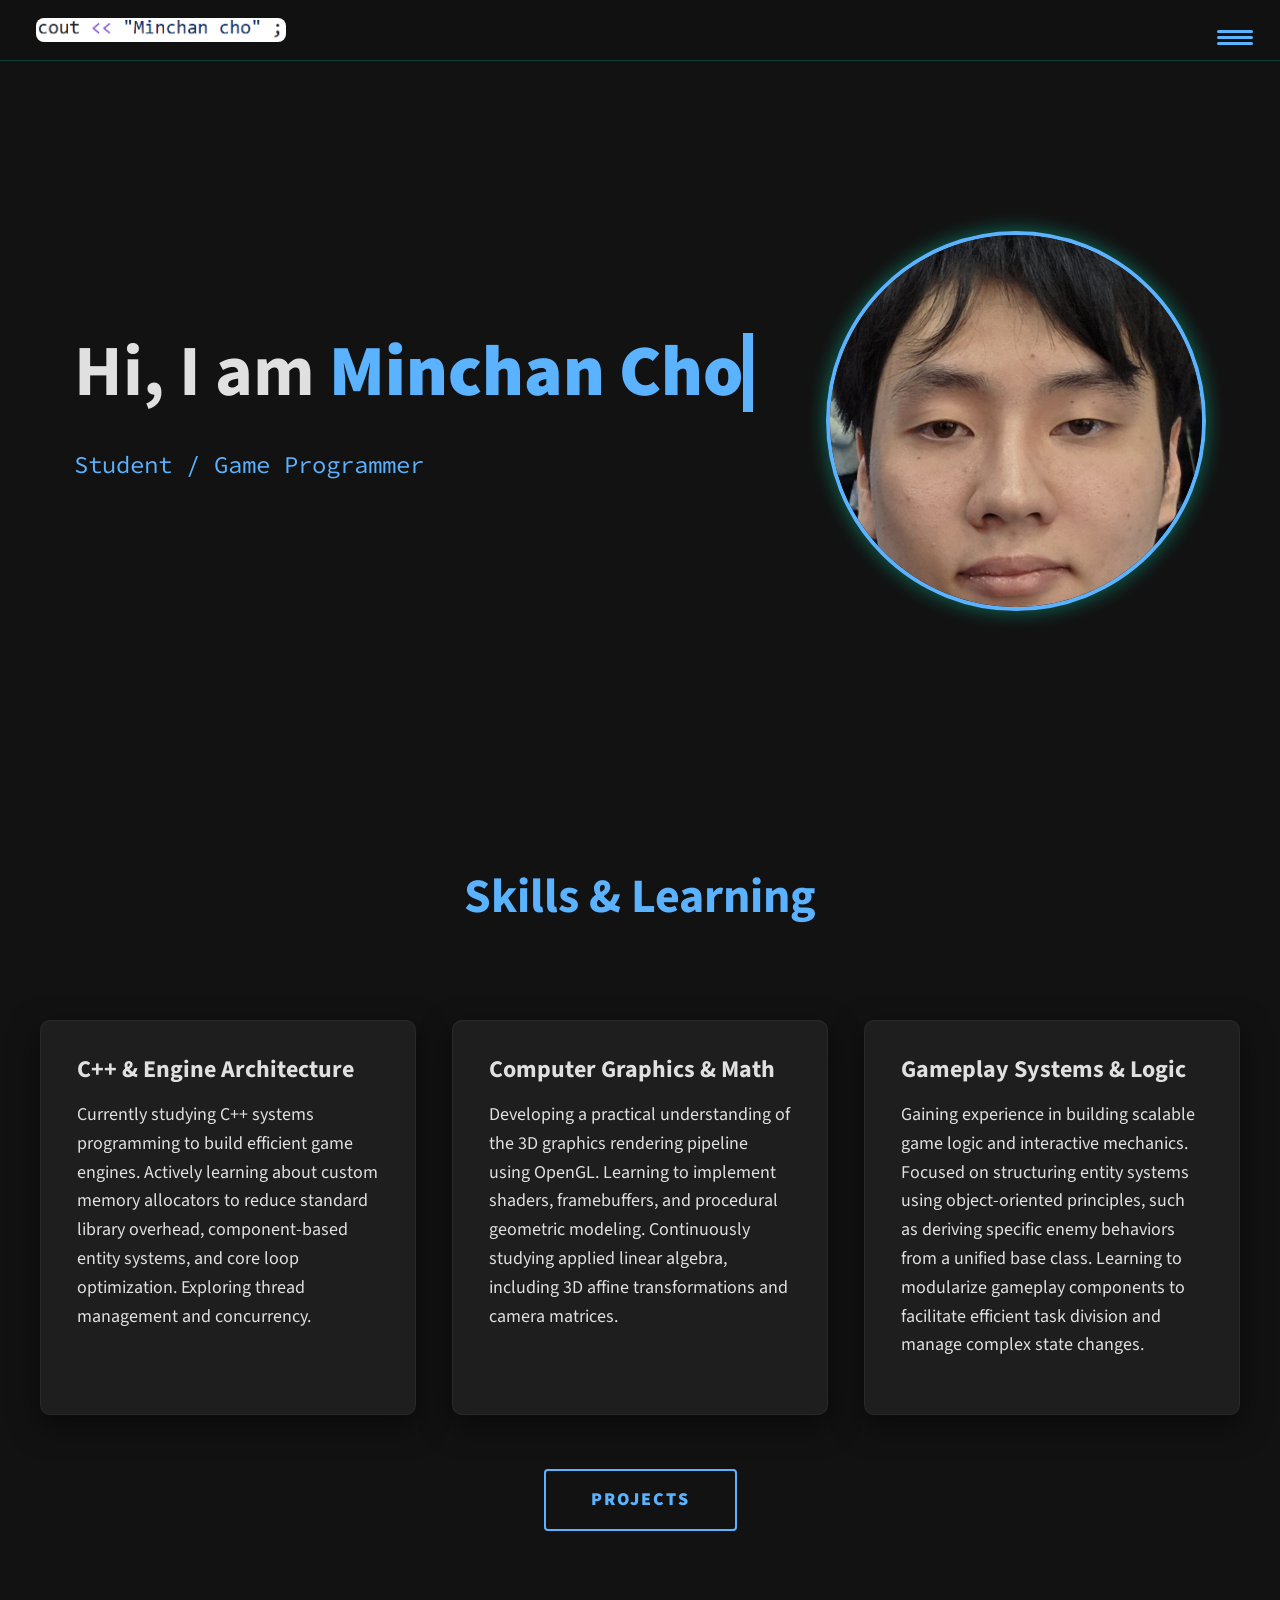
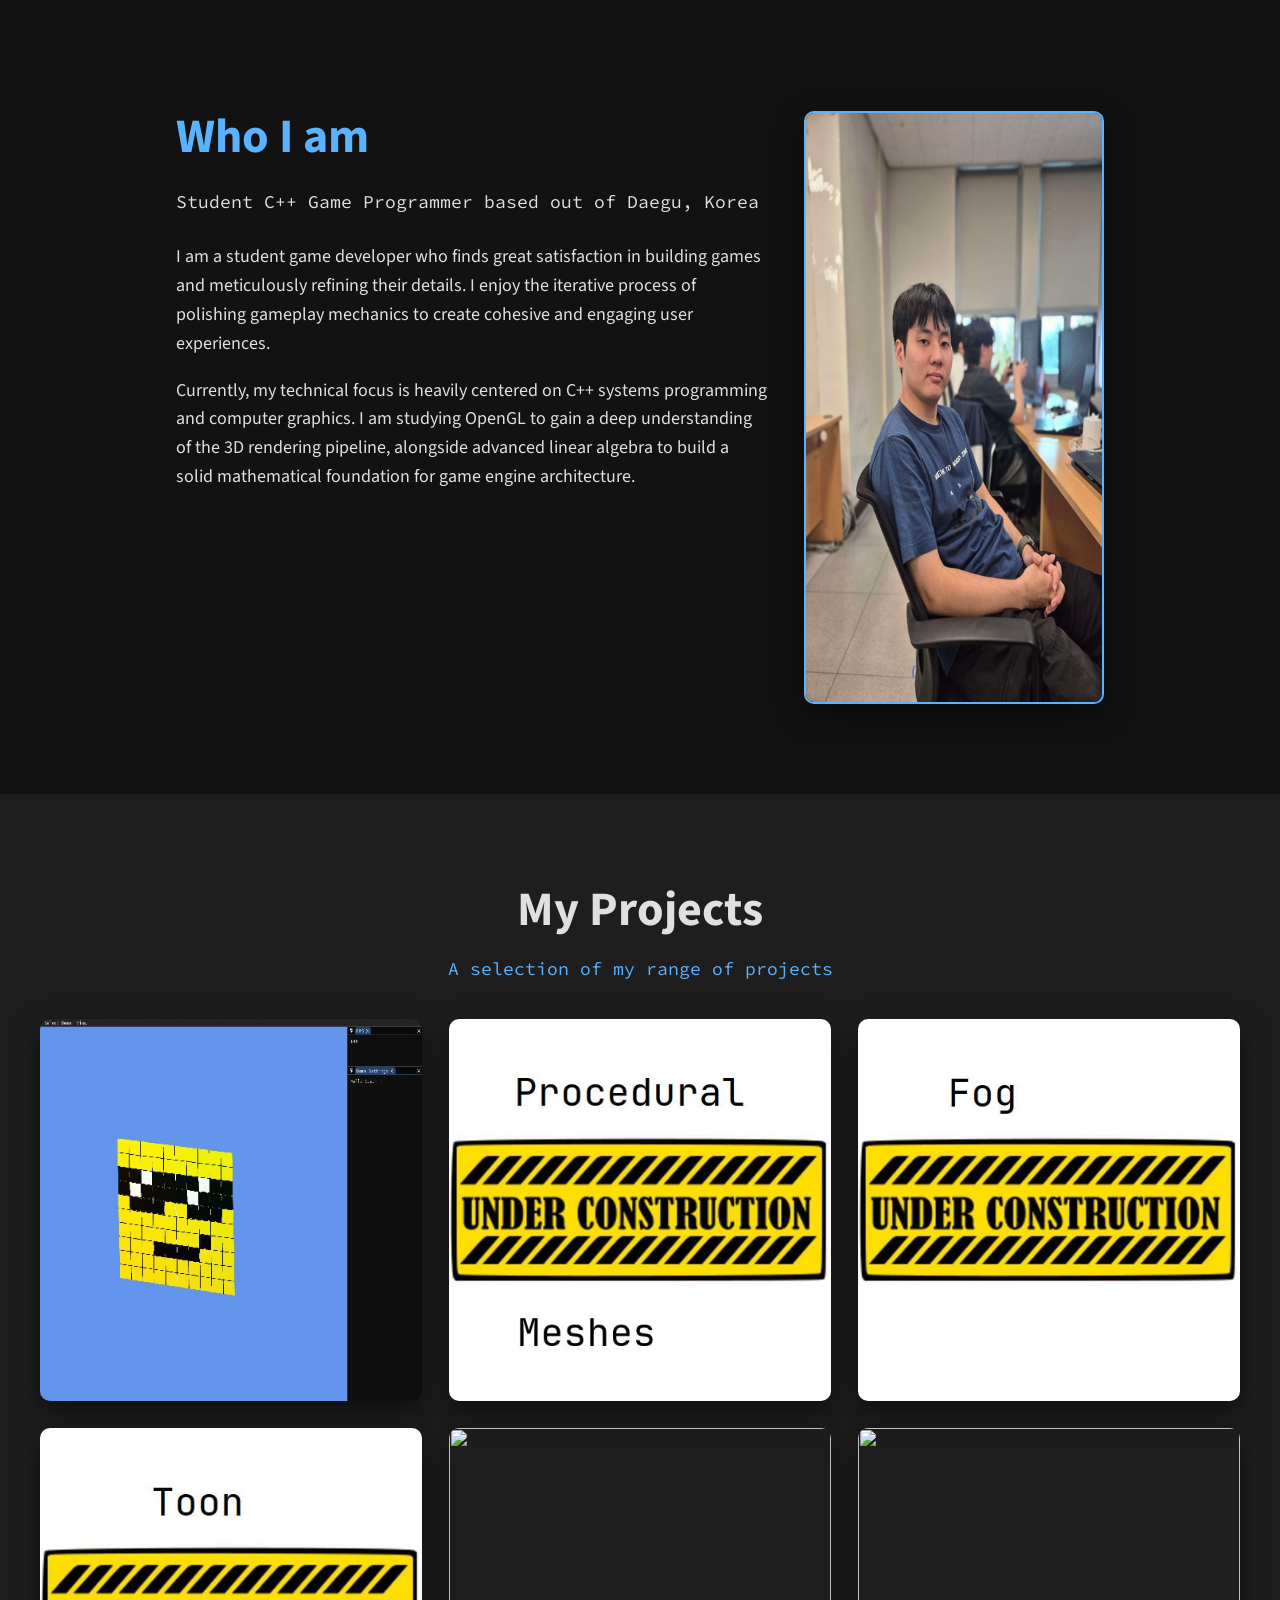
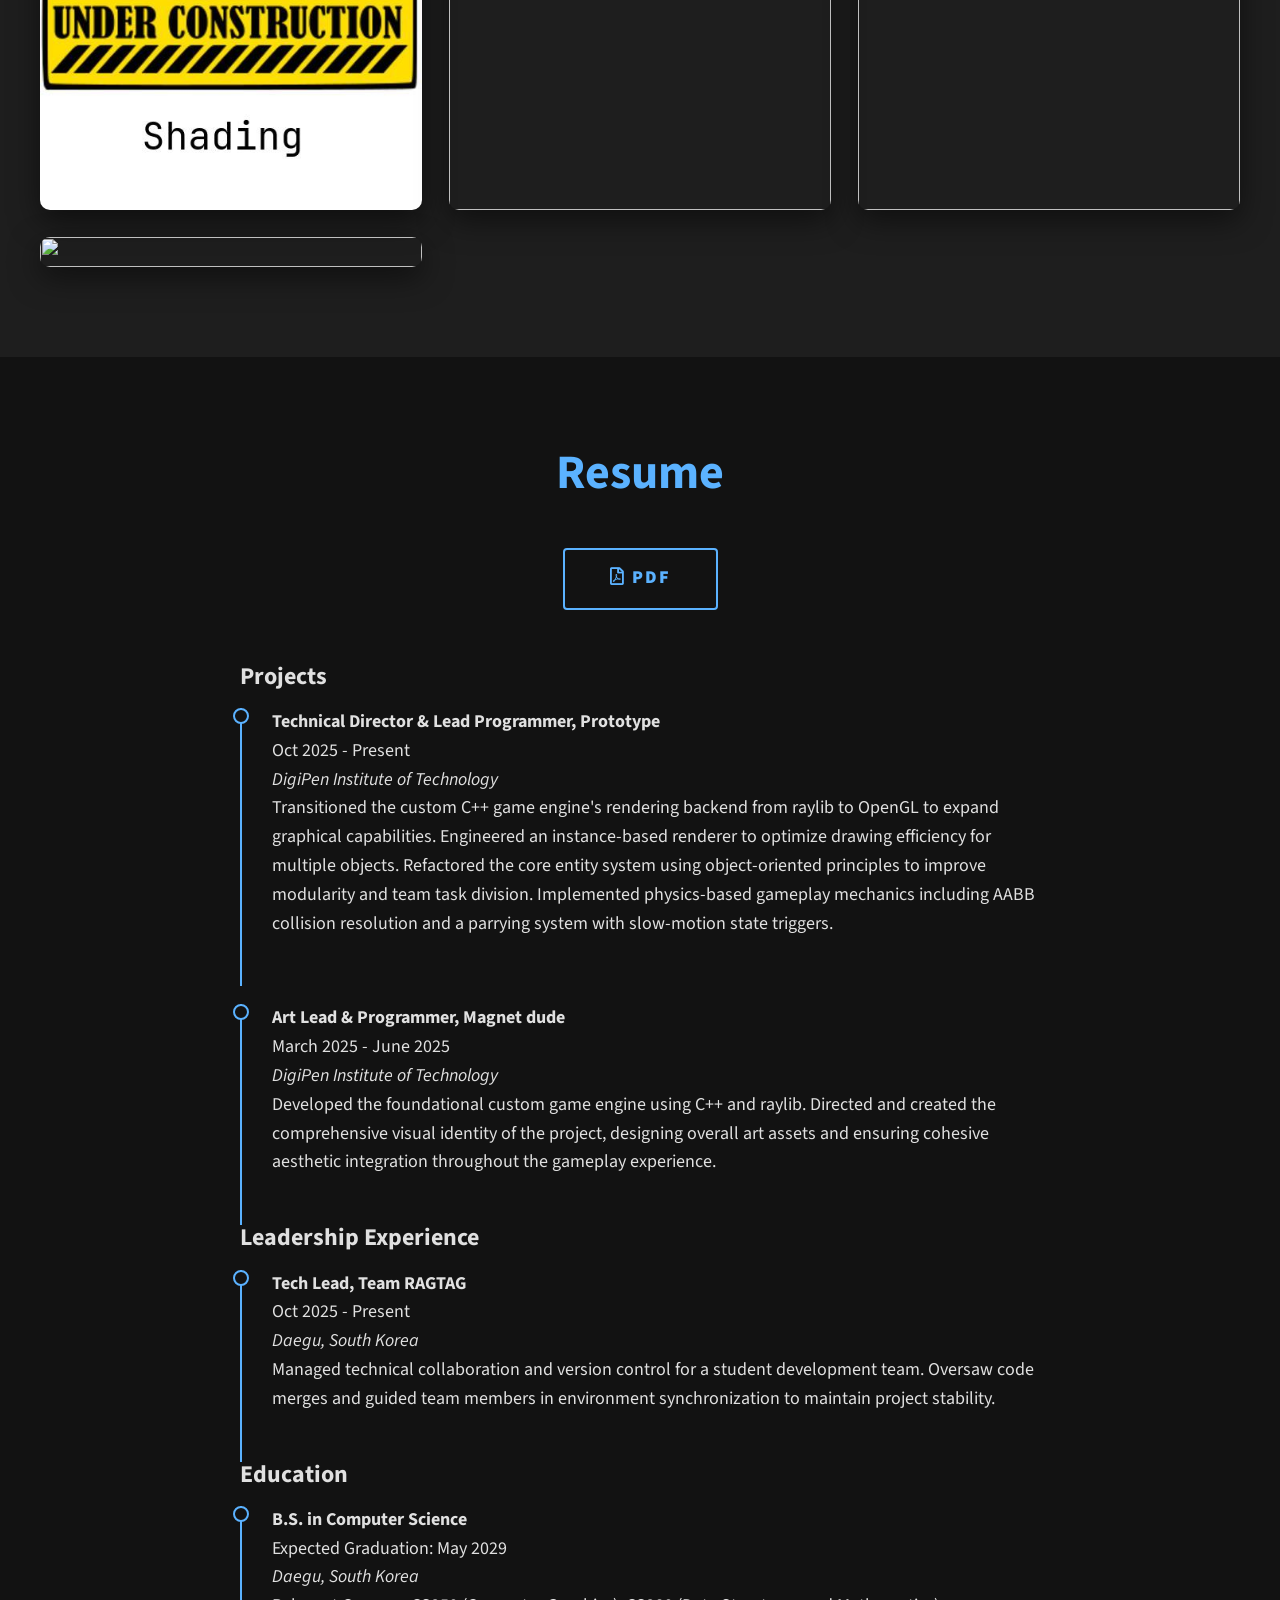
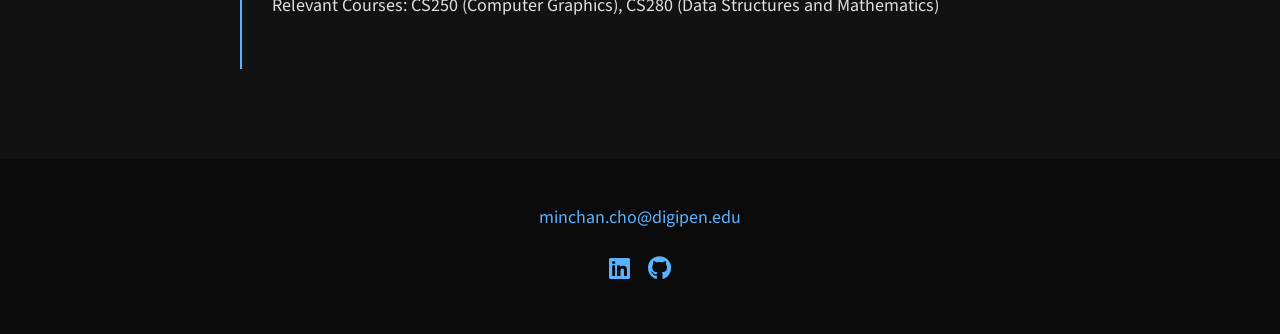
==== commit 8784dcbf: "fix" ====
--- a/index.html
+++ b/index.html
@@ -93,7 +93,7 @@
         <h2 class="section__title section__title--projects">My Projects</h2>
         <p class="section__subtitle section__subtitle--projects">A selection of my range of projects</p>
         <div class="portfolio">
-            <a href="portfolio/01_hello.html" class="portfolio__item"><img src="img/portfolio_thumbnails/01_hello.jpg" alt="" class="portfolio__img" /></a>
+            <a href="portfolio/01_hello.html" class="portfolio__item"><img src="img/portfolio_thumbnails/01_hello1.jpg" alt="" class="portfolio__img" /></a>
             <a href="portfolio/02_meshes.html" class="portfolio__item"><img src="img/portfolio_thumbnails/02_meshes.jpg" alt="" class="portfolio__img" /></a>
             <a href="portfolio/03_fog.html" class="portfolio__item"><img src="img/portfolio_thumbnails/03_fog.jpg" alt="" class="portfolio__img" /></a>
             <a href="portfolio/04_toon.html" class="portfolio__item"><img src="img/portfolio_thumbnails/04_toon.jpg" alt="" class="portfolio__img" /></a>
